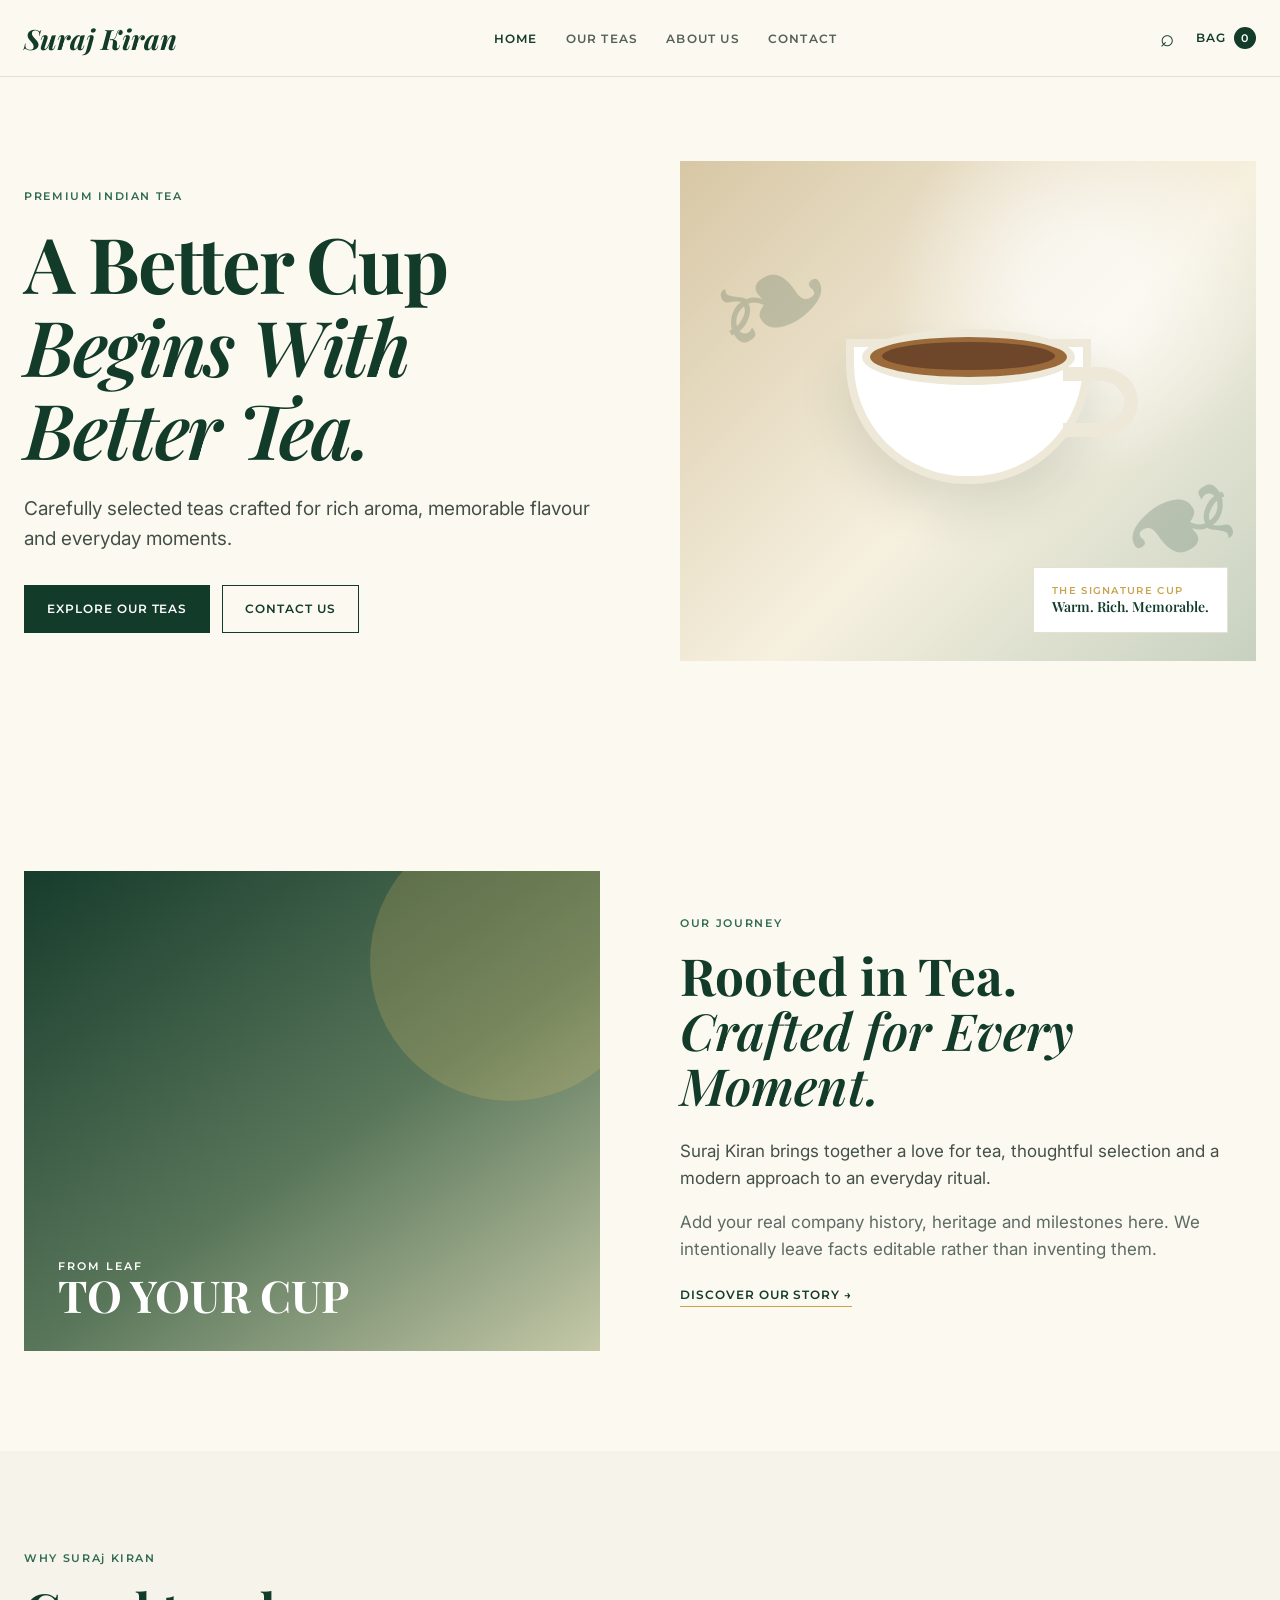
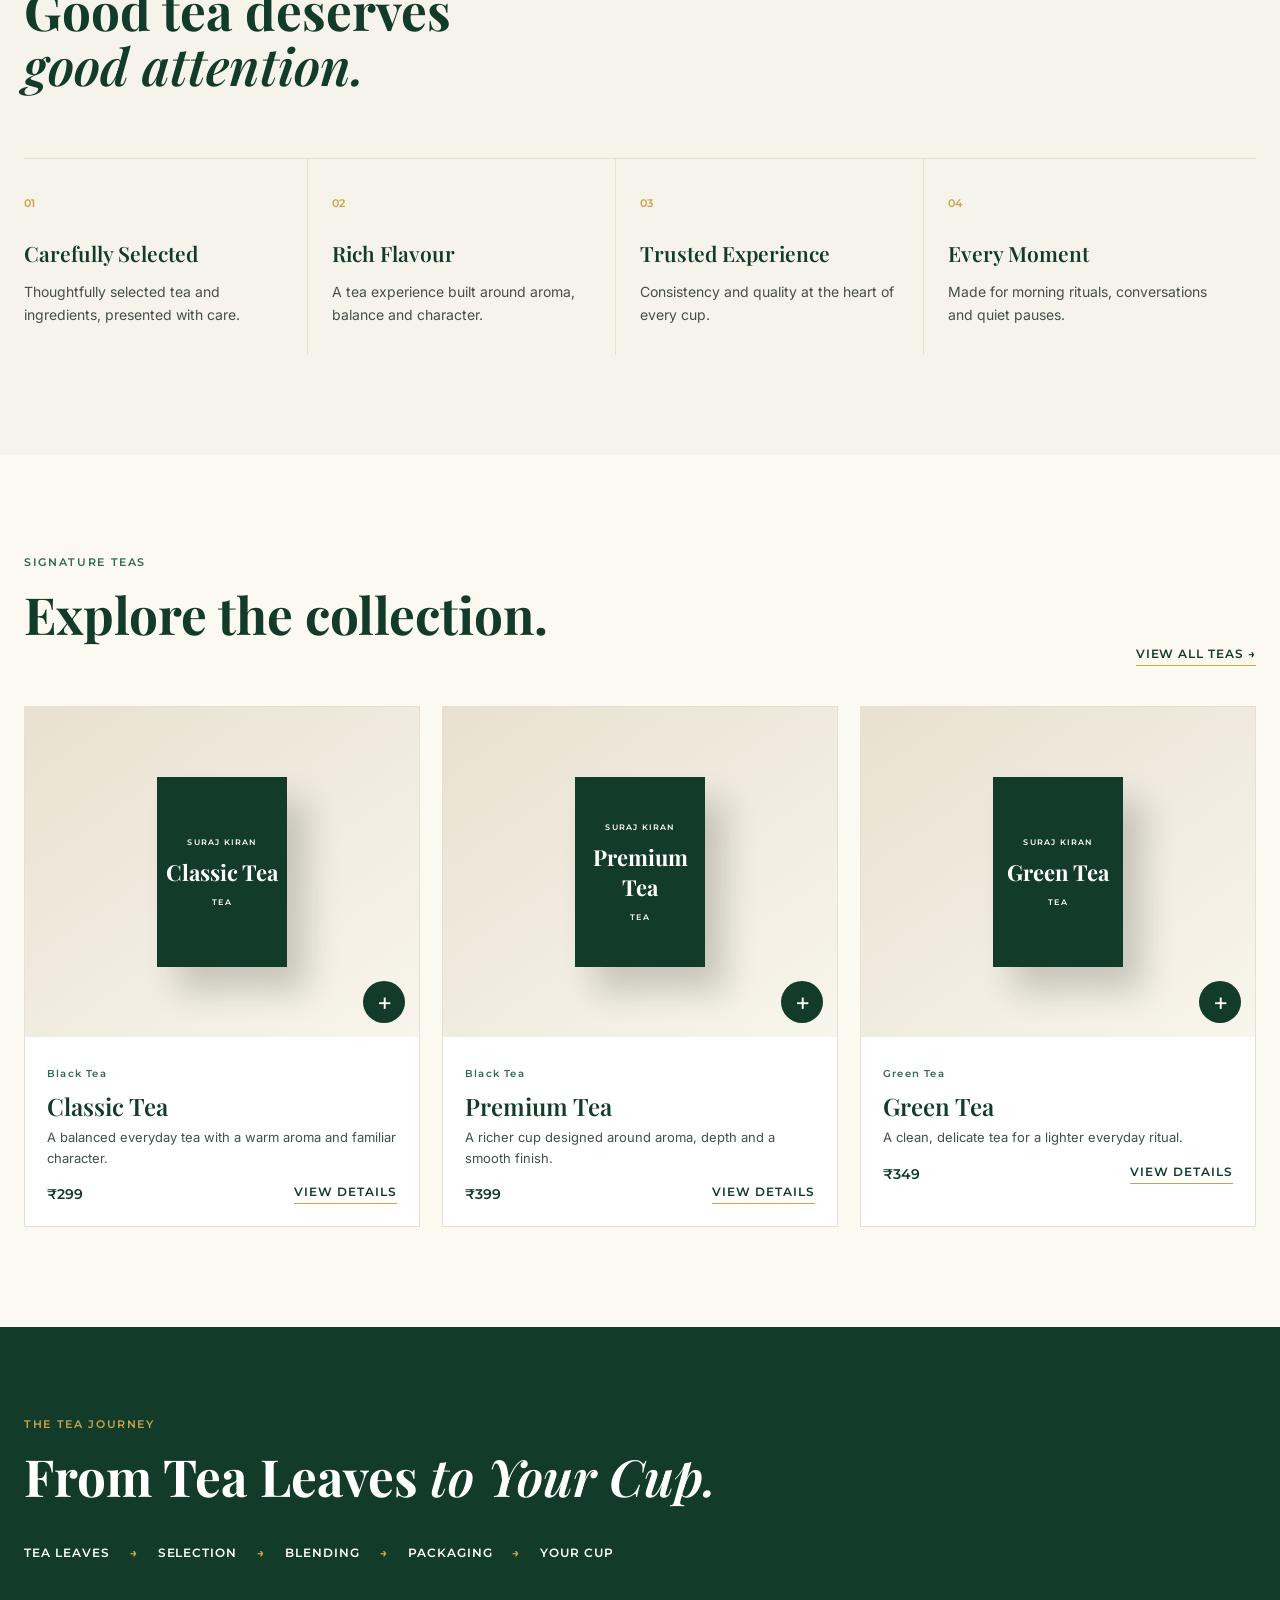
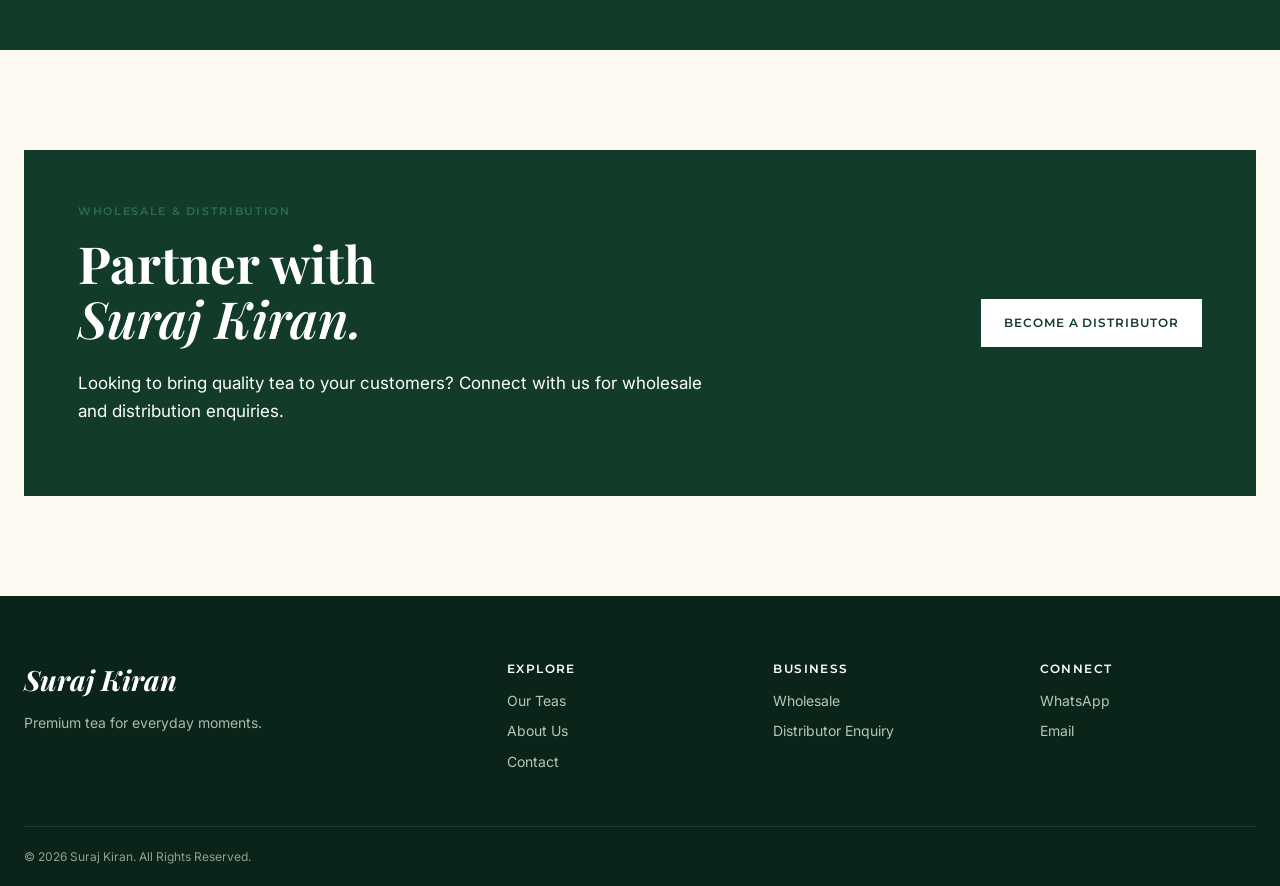
==== index.html @ cffc563f "Add files via upload" ====
<!doctype html>
<html lang="en">
<head>
  <meta charset="utf-8">
  <meta name="viewport" content="width=device-width,initial-scale=1">
  <meta name="description" content="Suraj Kiran — premium Indian tea crafted for rich aroma and memorable flavour.">
  <title>Suraj Kiran | Premium Indian Tea</title>
  <link rel="preconnect" href="https://fonts.googleapis.com">
  <link rel="preconnect" href="https://fonts.gstatic.com" crossorigin>
  <link href="https://fonts.googleapis.com/css2?family=Inter:wght@400;500;600&family=Montserrat:wght@500;600;700&family=Playfair+Display:ital,wght@0,600;0,700;1,700&display=swap" rel="stylesheet">
  <link rel="stylesheet" href="styles.css">
</head>
<body data-page="home">
<header class="site-header">
  <div class="container nav">
    <button class="icon-btn mobile-only" id="menuBtn" aria-label="Open menu">☰</button>
    <a class="brand" href="index.html">Suraj Kiran</a>
    <nav id="mainNav">
      <a class="active" href="index.html">Home</a>
      <a href="products.html">Our Teas</a>
      <a href="about.html">About Us</a>
      <a href="contact.html">Contact</a>
    </nav>
    <div class="nav-actions">
      <button class="icon-btn" id="searchBtn" aria-label="Search">⌕</button>
      <a class="cart-link" href="cart.html" aria-label="Shopping bag">Bag <span id="cartCount">0</span></a>
    </div>
  </div>
</header>

<main>
<section class="hero">
  <div class="container hero-grid">
    <div class="hero-copy">
      <span class="eyebrow">PREMIUM INDIAN TEA</span>
      <h1>A Better Cup<br><em>Begins With Better Tea.</em></h1>
      <p>Carefully selected teas crafted for rich aroma, memorable flavour and everyday moments.</p>
      <div class="actions"><a class="btn btn-primary" href="products.html">Explore Our Teas</a><a class="btn btn-ghost" href="contact.html">Contact Us</a></div>
    </div>
    <div class="hero-art">
      <div class="leaf leaf-a">❧</div><div class="leaf leaf-b">❧</div>
      <div class="tea-cup"><div class="cup-tea"></div><div class="cup-handle"></div></div>
      <div class="hero-card"><span>THE SIGNATURE CUP</span><strong>Warm. Rich. Memorable.</strong></div>
    </div>
  </div>
</section>

<section class="section story">
  <div class="container split">
    <div class="art-panel plantation"><span>FROM LEAF</span><strong>TO YOUR CUP</strong></div>
    <div>
      <span class="eyebrow">OUR JOURNEY</span>
      <h2>Rooted in Tea.<br><em>Crafted for Every Moment.</em></h2>
      <p>Suraj Kiran brings together a love for tea, thoughtful selection and a modern approach to an everyday ritual.</p>
      <p class="muted">Add your real company history, heritage and milestones here. We intentionally leave facts editable rather than inventing them.</p>
      <a class="text-link" href="about.html">Discover our story →</a>
    </div>
  </div>
</section>

<section class="section cream">
  <div class="container">
    <div class="section-head"><div><span class="eyebrow">WHY SURAj KIRAN</span><h2>Good tea deserves<br><em>good attention.</em></h2></div></div>
    <div class="feature-grid">
      <article><span class="feature-no">01</span><h3>Carefully Selected</h3><p>Thoughtfully selected tea and ingredients, presented with care.</p></article>
      <article><span class="feature-no">02</span><h3>Rich Flavour</h3><p>A tea experience built around aroma, balance and character.</p></article>
      <article><span class="feature-no">03</span><h3>Trusted Experience</h3><p>Consistency and quality at the heart of every cup.</p></article>
      <article><span class="feature-no">04</span><h3>Every Moment</h3><p>Made for morning rituals, conversations and quiet pauses.</p></article>
    </div>
  </div>
</section>

<section class="section">
  <div class="container">
    <div class="section-head"><div><span class="eyebrow">SIGNATURE TEAS</span><h2>Explore the collection.</h2></div><a class="text-link" href="products.html">View all teas →</a></div>
    <div class="product-grid" id="featuredProducts"></div>
  </div>
</section>

<section class="journey">
  <div class="container">
    <span class="eyebrow gold">THE TEA JOURNEY</span>
    <h2>From Tea Leaves <em>to Your Cup.</em></h2>
    <div class="steps"><span>Tea Leaves</span><b>→</b><span>Selection</span><b>→</b><span>Blending</span><b>→</b><span>Packaging</span><b>→</b><span>Your Cup</span></div>
  </div>
</section>

<section class="section">
  <div class="container distributor">
    <div><span class="eyebrow">WHOLESALE & DISTRIBUTION</span><h2>Partner with<br><em>Suraj Kiran.</em></h2><p>Looking to bring quality tea to your customers? Connect with us for wholesale and distribution enquiries.</p></div>
    <a class="btn btn-light" href="contact.html">Become a Distributor</a>
  </div>
</section>
</main>

<footer class="footer"><div class="container footer-grid"><div><a class="brand brand-light" href="index.html">Suraj Kiran</a><p>Premium tea for everyday moments.</p></div><div><h4>Explore</h4><a href="products.html">Our Teas</a><a href="about.html">About Us</a><a href="contact.html">Contact</a></div><div><h4>Business</h4><a href="contact.html">Wholesale</a><a href="contact.html">Distributor Enquiry</a></div><div><h4>Connect</h4><a href="contact.html">WhatsApp</a><a href="contact.html">Email</a></div></div><div class="container footer-bottom">© 2026 Suraj Kiran. All Rights Reserved.</div></footer>
<script src="app.js"></script>
</body>
</html>
---- styles.css ----
:root{--green:#123b2a;--green2:#2f6b4f;--cream:#fcf9f0;--gold:#c8a44d;--ink:#1c2420;--muted:#5c6b63;--line:#e5e0d1;--white:#fff;--max:1280px}
*{box-sizing:border-box}html{scroll-behavior:smooth}body{margin:0;background:var(--cream);color:var(--ink);font-family:Inter,system-ui,sans-serif;line-height:1.6}a{color:inherit;text-decoration:none}button,input,textarea,select{font:inherit}button{cursor:pointer}.container{width:min(var(--max),calc(100% - 48px));margin:auto}.site-header{position:sticky;top:0;z-index:20;background:rgba(252,249,240,.94);backdrop-filter:blur(12px);border-bottom:1px solid var(--line)}.nav{height:76px;display:flex;align-items:center;gap:36px}.brand{font:italic 700 28px "Playfair Display",serif;color:var(--green);white-space:nowrap}.brand-light{color:#fff}.nav nav{display:flex;gap:28px;margin:auto}.nav nav a{font:600 12px Montserrat,sans-serif;letter-spacing:.1em;text-transform:uppercase;color:#536159}.nav nav a.active,.nav nav a:hover{color:var(--green)}.nav-actions{display:flex;align-items:center;gap:16px}.icon-btn{border:0;background:transparent;color:var(--green);font-size:24px}.cart-link{font:600 12px Montserrat,sans-serif;letter-spacing:.08em;text-transform:uppercase;color:var(--green)}.cart-link span{display:inline-grid;place-items:center;background:var(--green);color:#fff;border-radius:50%;min-width:22px;height:22px;margin-left:4px;font-size:11px}.mobile-only{display:none}.hero{padding:84px 0 110px;background:var(--cream)}.hero-grid{display:grid;grid-template-columns:1fr 1fr;align-items:center;gap:80px}.eyebrow{display:block;font:600 11px Montserrat,sans-serif;letter-spacing:.15em;color:var(--green2);margin-bottom:18px}.gold{color:var(--gold)}h1,h2{font-family:"Playfair Display",serif;line-height:1.08;color:var(--green);margin:0 0 24px}h1{font-size:clamp(46px,6vw,82px);letter-spacing:-.03em}h2{font-size:clamp(34px,4vw,54px)}h1 em,h2 em{font-weight:600}p{font-size:17px;color:#435048;max-width:650px}.hero-copy p{font-size:19px}.actions{display:flex;gap:12px;flex-wrap:wrap;margin-top:30px}.btn{display:inline-flex;justify-content:center;align-items:center;border:1px solid transparent;padding:14px 22px;min-height:48px;font:600 12px Montserrat,sans-serif;letter-spacing:.08em;text-transform:uppercase}.btn-primary{background:var(--green);color:#fff}.btn-primary:hover{background:#0b2d20}.btn-ghost{border-color:var(--green);color:var(--green)}.btn-light{background:#fff;color:var(--green)}.full{width:100%}.hero-art{min-height:500px;position:relative;background:#e9e2d1;overflow:hidden;display:grid;place-items:center}.hero-art:before{content:"";position:absolute;inset:0;background:radial-gradient(circle at 70% 25%,#fff9 0 10%,transparent 35%),linear-gradient(135deg,#d7c7a5,#f6f0df 55%,#c7d1c0)}.tea-cup{position:relative;width:245px;height:145px;background:#fff;border-radius:0 0 120px 120px;border:8px solid #eee8d9;box-shadow:0 25px 50px #233b2a22;z-index:2}.tea-cup:before{content:"";position:absolute;left:8px;right:8px;top:-18px;height:40px;border-radius:50%;background:#9b6a3a;border:8px solid #eee8d9}.cup-tea{position:absolute;left:28px;right:28px;top:-5px;height:28px;border-radius:50%;background:#6e4629;z-index:3}.cup-handle{position:absolute;right:-55px;top:20px;width:75px;height:70px;border:14px solid #eee8d9;border-left:0;border-radius:0 50% 50% 0}.leaf{position:absolute;color:var(--green);font-size:150px;opacity:.18;z-index:1}.leaf-a{left:5%;top:4%;transform:rotate(-25deg)}.leaf-b{right:2%;bottom:3%;transform:rotate(155deg)}.hero-card{position:absolute;right:28px;bottom:28px;background:#fff;padding:16px 18px;z-index:4;border:1px solid var(--line);display:flex;flex-direction:column}.hero-card span{font:600 10px Montserrat;letter-spacing:.13em;color:var(--gold)}.hero-card strong{font:600 14px "Playfair Display";color:var(--green)}.section{padding:100px 0}.cream{background:#f6f3ea}.split{display:grid;grid-template-columns:1fr 1fr;gap:80px;align-items:center}.art-panel{min-height:480px;background:linear-gradient(145deg,#173c2c,#59765a 55%,#c5c9a8);color:#fff;display:flex;flex-direction:column;justify-content:end;padding:34px;position:relative;overflow:hidden}.art-panel:before{content:"";position:absolute;width:280px;height:280px;border-radius:50%;background:#e8c26733;right:-50px;top:-50px}.art-panel span,.art-panel strong{position:relative}.art-panel span{font:600 11px Montserrat;letter-spacing:.18em}.art-panel strong{font:700 44px "Playfair Display";line-height:1}.section-head{display:flex;justify-content:space-between;align-items:end;margin-bottom:40px}.text-link{font:600 12px Montserrat;color:var(--green);letter-spacing:.08em;text-transform:uppercase;border-bottom:1px solid var(--gold);padding-bottom:4px}.feature-grid{display:grid;grid-template-columns:repeat(4,1fr);border-top:1px solid var(--line)}.feature-grid article{padding:30px 24px 15px 0;border-right:1px solid var(--line);margin-right:24px}.feature-grid article:last-child{border:0}.feature-no{color:var(--gold);font:600 11px Montserrat}.feature-grid h3{font:600 21px "Playfair Display";color:var(--green);margin:25px 0 10px}.feature-grid p{font-size:14px}.product-grid{display:grid;grid-template-columns:repeat(3,1fr);gap:22px}.product-card{background:#fff;border:1px solid var(--line);position:relative}.product-media{height:330px;background:linear-gradient(145deg,#e8e1d1,#f8f5ec);display:grid;place-items:center;position:relative;overflow:hidden}.product-media img{width:100%;height:100%;object-fit:cover}.product-pack{width:130px;height:190px;background:var(--green);color:#fff;display:flex;flex-direction:column;justify-content:center;align-items:center;text-align:center;box-shadow:20px 24px 30px #1c242033}.product-pack small{font:600 8px Montserrat;letter-spacing:.15em}.product-pack strong{font:700 22px "Playfair Display";margin:10px 0}.quick-add{position:absolute;right:14px;bottom:14px;width:42px;height:42px;border-radius:50%;border:0;background:var(--green);color:#fff;font-size:24px}.product-body{padding:22px}.product-cat{font:600 10px Montserrat;letter-spacing:.12em;color:var(--green2)}.product-name{font:600 24px "Playfair Display";color:var(--green);margin:5px 0}.product-desc{font-size:13px;margin:0 0 16px}.product-meta{display:flex;justify-content:space-between;align-items:center}.price{font:600 14px Montserrat;color:var(--green)}.journey{background:var(--green);color:#fff;padding:90px 0}.journey h2{color:#fff}.steps{display:flex;gap:20px;align-items:center;flex-wrap:wrap;margin-top:40px;font:600 12px Montserrat;letter-spacing:.08em;text-transform:uppercase}.steps b{color:var(--gold)}.distributor{background:var(--green);color:#fff;padding:54px;display:flex;justify-content:space-between;align-items:center;gap:40px}.distributor h2,.distributor p{color:#fff}.footer{background:#0b2419;color:#dce7df;padding:65px 0 20px}.footer-grid{display:grid;grid-template-columns:2fr 1fr 1fr 1fr;gap:50px}.footer h4{color:#fff;margin:0 0 14px;font:600 12px Montserrat;letter-spacing:.12em;text-transform:uppercase}.footer-grid a:not(.brand){display:block;color:#b7c6bd;margin:8px 0;font-size:14px}.footer-grid p{color:#aab9b1;font-size:14px}.footer-bottom{border-top:1px solid #ffffff1a;margin-top:45px;padding-top:20px;color:#8fa097;font-size:12px}.page-hero{padding:90px 0 80px;background:#f1eee5}.page-hero.compact{padding-bottom:50px}.catalog-tools{display:flex;gap:15px;align-items:center;justify-content:space-between;margin-bottom:35px;flex-wrap:wrap}.catalog-tools input{flex:1;min-width:230px;padding:15px 18px;border:1px solid var(--line);background:#fff;outline:none}.filters{display:flex;gap:8px;flex-wrap:wrap}.filter{border:1px solid var(--line);background:transparent;padding:11px 14px;font:600 10px Montserrat;letter-spacing:.08em;text-transform:uppercase;color:var(--green)}.filter.active{background:var(--green);color:#fff}.product-detail{min-height:70vh}.detail-grid{display:grid;grid-template-columns:1fr 1fr;gap:80px;align-items:start}.detail-image{min-height:580px;background:#f1eee5;display:grid;place-items:center}.detail-copy h1{font-size:60px}.detail-copy .price{font-size:20px}.quantity{display:flex;align-items:center;gap:15px;margin:25px 0}.quantity button{width:40px;height:40px;border:1px solid var(--line);background:#fff}.quantity input{width:55px;text-align:center;border:1px solid var(--line);height:40px}.cart-layout{display:grid;grid-template-columns:1.6fr .8fr;gap:35px}.cart-item{background:#fff;border:1px solid var(--line);padding:18px;display:grid;grid-template-columns:90px 1fr auto;gap:18px;align-items:center;margin-bottom:12px}.thumb{width:90px;height:100px;background:#e9e2d1;display:grid;place-items:center}.thumb .product-pack{transform:scale(.45)}.summary{background:#fff;border:1px solid var(--line);padding:28px;height:max-content;position:sticky;top:100px}.sum-row{display:flex;justify-content:space-between;padding:12px 0;font-size:14px}.sum-row.total{font-size:18px}.summary hr{border:0;border-top:1px solid var(--line)}.small{font-size:12px}.contact-grid{display:grid;grid-template-columns:1fr 1fr;gap:70px}.contact-list>div{display:flex;flex-direction:column;border-top:1px solid var(--line);padding:16px 0}.contact-list strong{font:600 10px Montserrat;letter-spacing:.12em;text-transform:uppercase;color:var(--green)}.form-card{background:#fff;border:1px solid var(--line);padding:28px}.form-card label{display:block;font:600 10px Montserrat;letter-spacing:.1em;text-transform:uppercase;color:var(--green);margin-bottom:16px}.form-card input,.form-card textarea,.form-card select{width:100%;border:1px solid var(--line);padding:13px;margin-top:7px;background:#fcfbf7;outline:none}.admin-body{background:#f1eee5}.admin-shell{min-height:100vh;display:grid;grid-template-columns:230px 1fr}.admin-side{background:var(--green);color:#fff;padding:30px 22px;display:flex;flex-direction:column;gap:8px}.admin-side .brand{color:#fff;margin-bottom:20px}.admin-side button,.admin-side>a{border:0;background:transparent;color:#cfe0d6;text-align:left;padding:12px;font-size:14px}.admin-side .side-active{background:#ffffff14;color:#fff}.admin-main{padding:45px}.admin-top{display:flex;justify-content:space-between;align-items:end;margin-bottom:25px}.admin-top h1{font-size:52px}.admin-note{background:#fff8dc;border:1px solid #e8c267;padding:16px;margin-bottom:25px;display:flex;gap:12px;flex-direction:column}.admin-grid{display:grid;grid-template-columns:1.4fr .8fr;gap:25px}.panel{background:#fff;border:1px solid var(--line);padding:25px}.panel h2{font-size:28px}.admin-row{display:flex;justify-content:space-between;align-items:center;border-top:1px solid var(--line);padding:16px 0;gap:15px}.admin-row-info{display:flex;gap:12px;align-items:center}.admin-row .mini{width:50px;height:60px;background:#e9e2d1;display:grid;place-items:center}.admin-actions{display:flex;gap:6px}.admin-actions button{border:1px solid var(--line);background:#fff;padding:8px 10px;font-size:12px}.muted{color:var(--muted)}@media(max-width:900px){.nav{height:68px;justify-content:space-between}.mobile-only{display:block}.nav nav{display:none}.nav nav.open{position:absolute;top:68px;left:0;right:0;background:var(--cream);display:flex;flex-direction:column;padding:20px 24px;border-bottom:1px solid var(--line);gap:14px}.hero{padding:55px 0 70px}.hero-grid,.split,.detail-grid,.cart-layout,.contact-grid,.admin-grid{grid-template-columns:1fr;gap:35px}.hero-art{min-height:390px}.feature-grid{grid-template-columns:1fr 1fr}.product-grid{grid-template-columns:1fr 1fr}.footer-grid{grid-template-columns:1fr 1fr}.distributor{padding:35px;flex-direction:column;align-items:flex-start}.admin-shell{grid-template-columns:1fr}.admin-side{display:none}.admin-main{padding:25px}.detail-copy h1{font-size:45px}}@media(max-width:560px){.container{width:min(100% - 32px,var(--max))}.brand{font-size:24px}.nav-actions{gap:8px}.hero-grid{gap:25px}.hero-art{min-height:330px}.hero-card{right:12px;bottom:12px}.section{padding:70px 0}.feature-grid,.product-grid,.footer-grid{grid-template-columns:1fr}.product-media{height:300px}.steps{gap:10px}.distributor{padding:28px 22px}.cart-item{grid-template-columns:62px 1fr}.cart-item>.cart-price{grid-column:2}.thumb{width:62px;height:75px}.admin-top{align-items:flex-start;flex-direction:column}.admin-top h1{font-size:42px}}
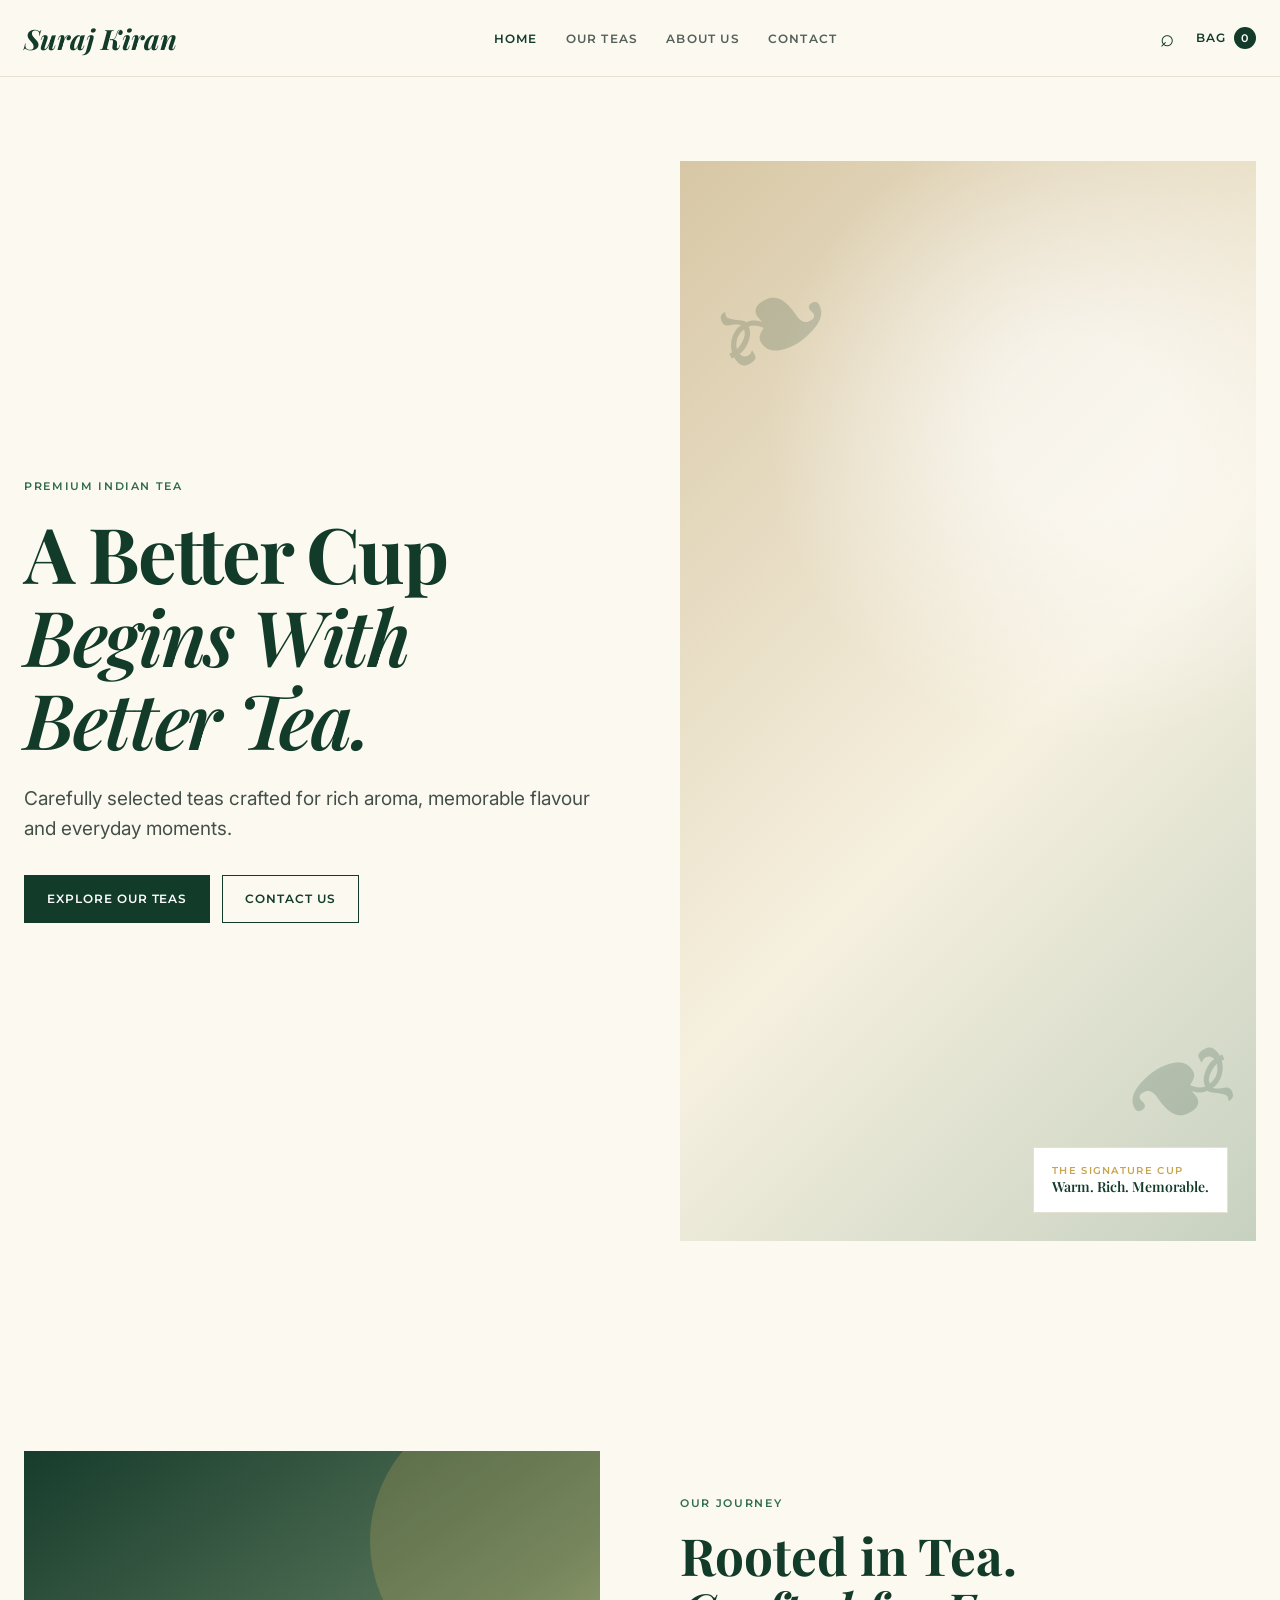
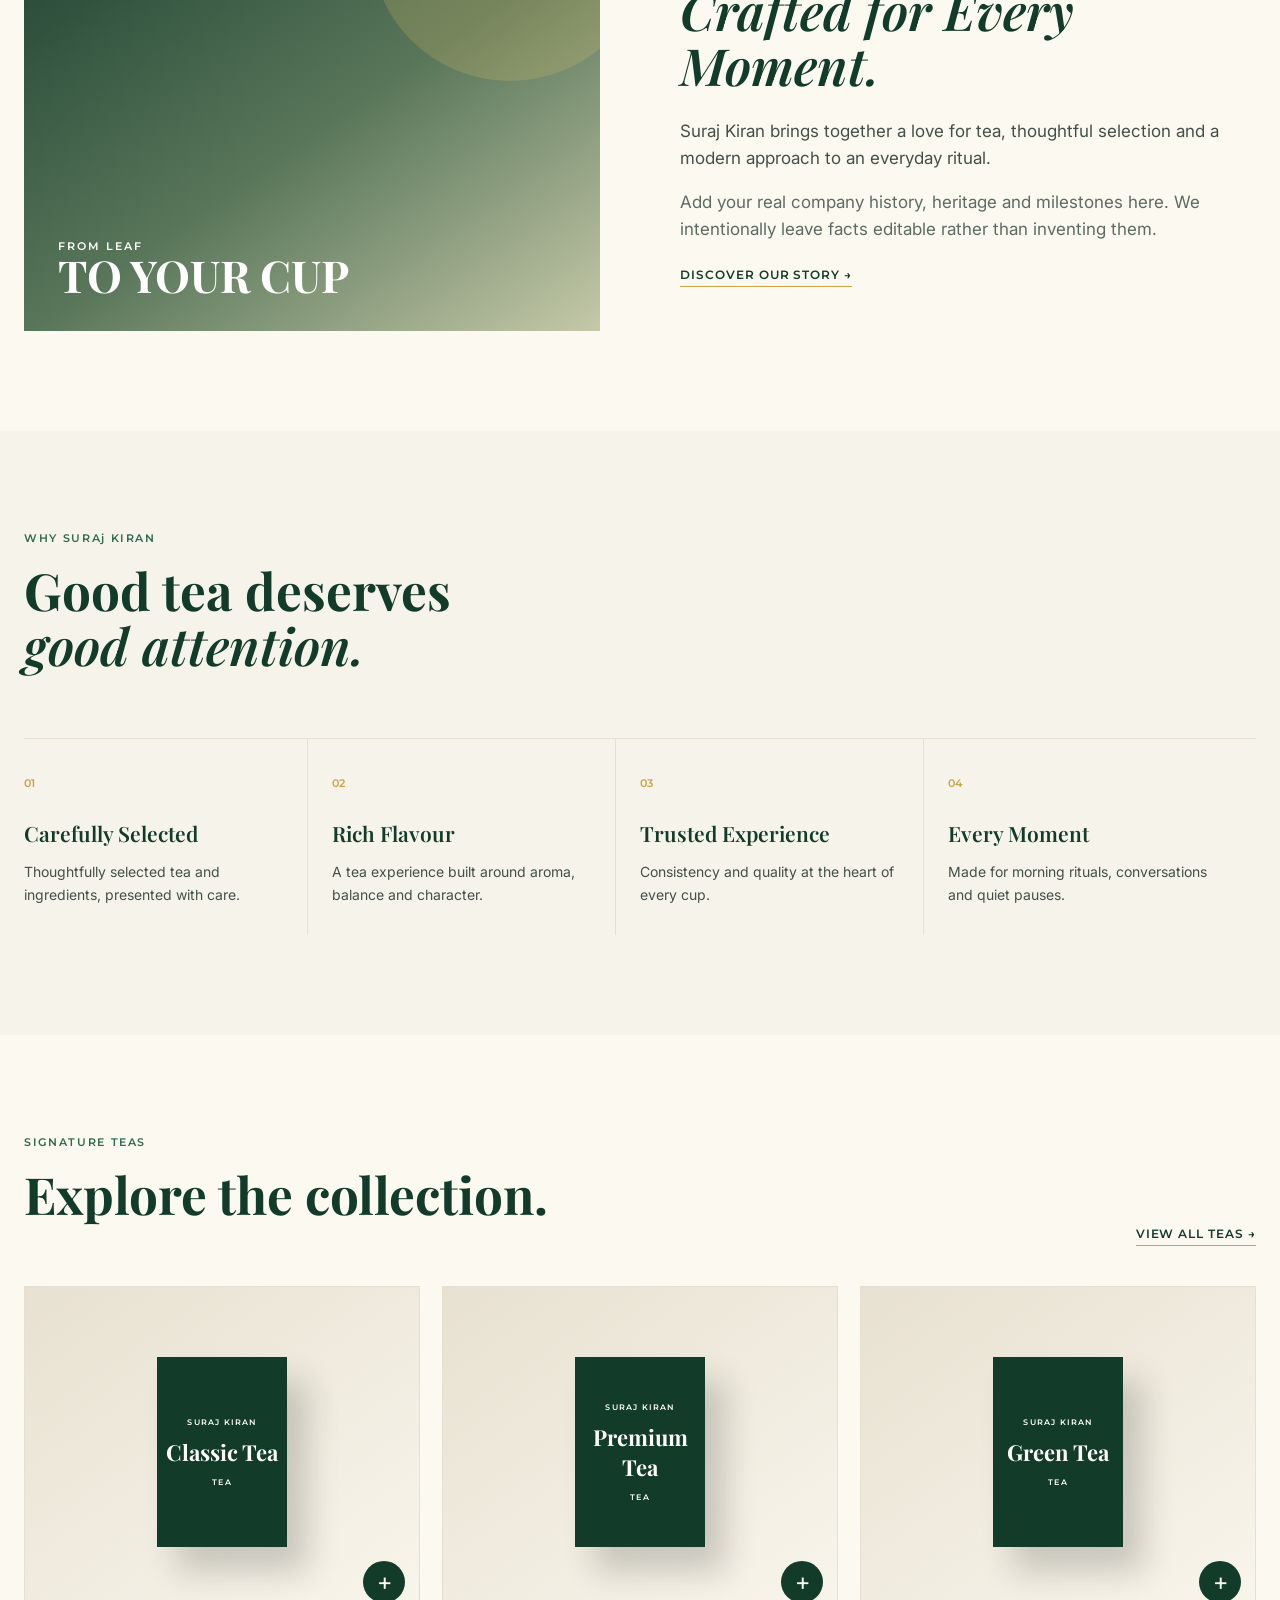
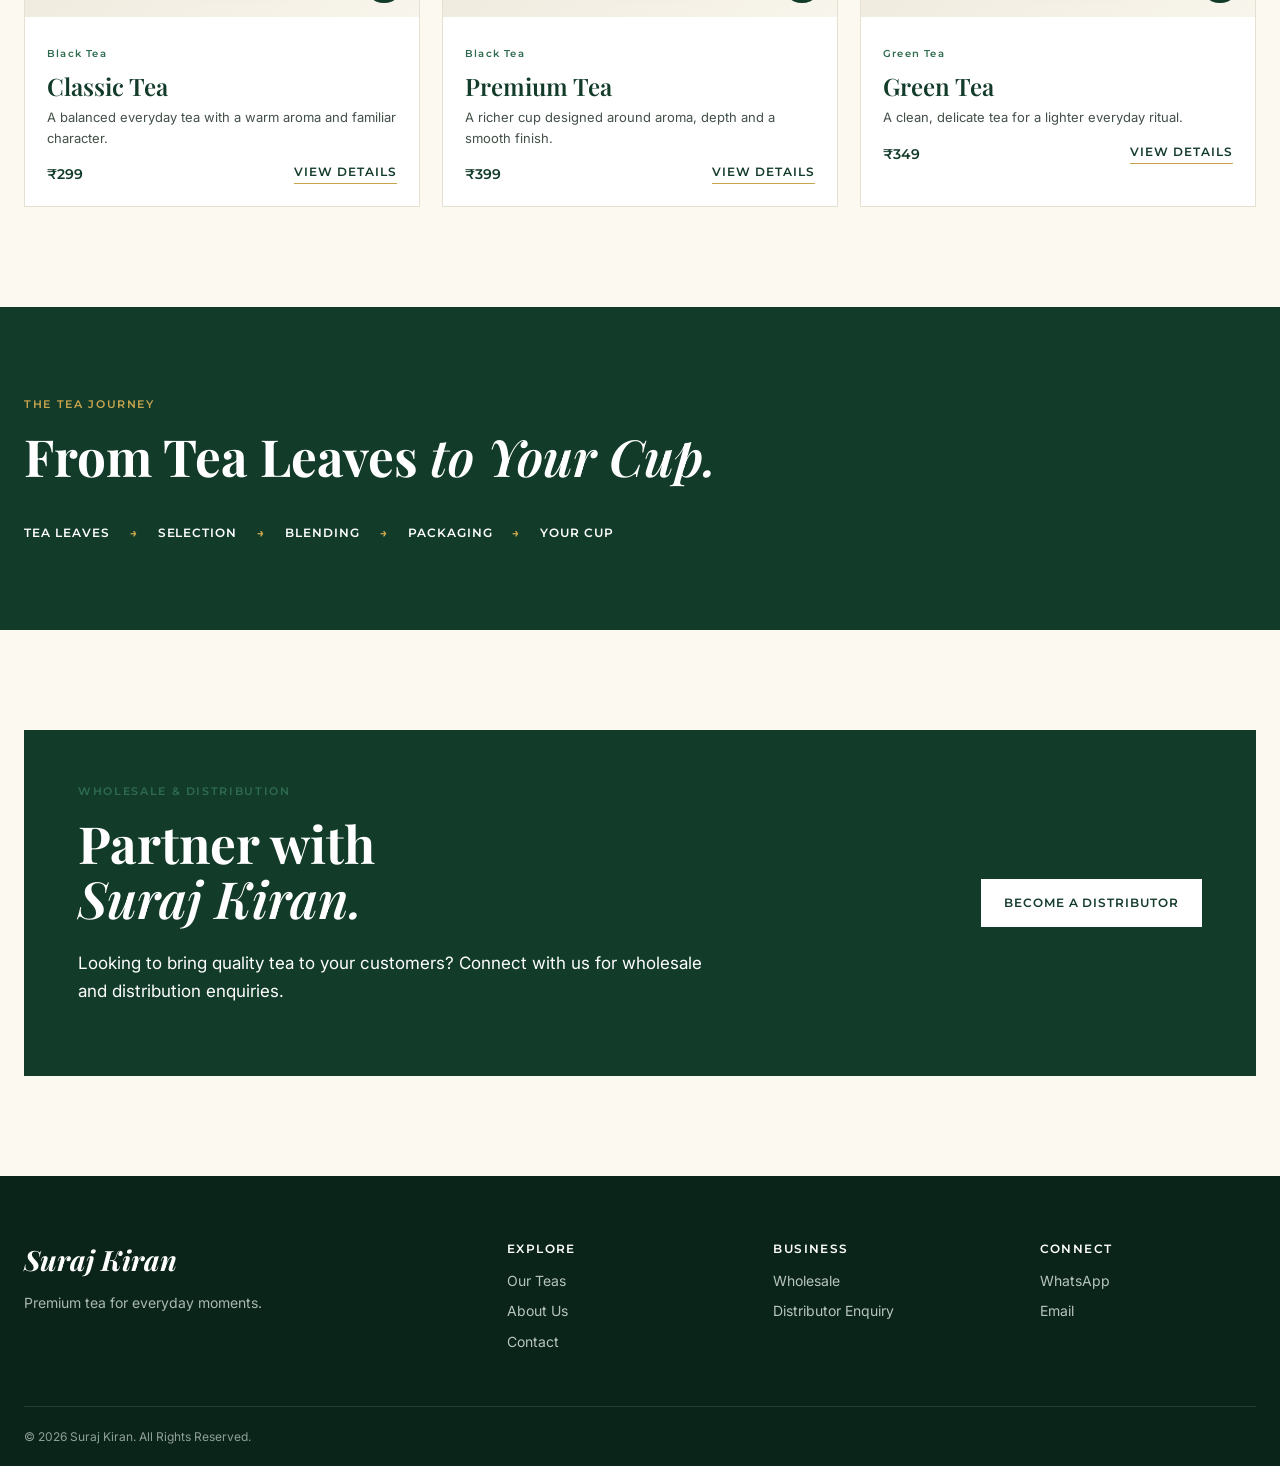
==== commit 942cb751: "Update index.html" ====
--- a/index.html
+++ b/index.html
@@ -39,7 +39,7 @@
     </div>
     <div class="hero-art">
       <div class="leaf leaf-a">❧</div><div class="leaf leaf-b">❧</div>
-      <div class="tea-cup"><div class="cup-tea"></div><div class="cup-handle"></div></div>
+      <img class="hero-cup-image" src="cup with green background.png" alt="Suraj Kiran tea cup">
       <div class="hero-card"><span>THE SIGNATURE CUP</span><strong>Warm. Rich. Memorable.</strong></div>
     </div>
   </div>
@@ -96,4 +96,4 @@
 <footer class="footer"><div class="container footer-grid"><div><a class="brand brand-light" href="index.html">Suraj Kiran</a><p>Premium tea for everyday moments.</p></div><div><h4>Explore</h4><a href="products.html">Our Teas</a><a href="about.html">About Us</a><a href="contact.html">Contact</a></div><div><h4>Business</h4><a href="contact.html">Wholesale</a><a href="contact.html">Distributor Enquiry</a></div><div><h4>Connect</h4><a href="contact.html">WhatsApp</a><a href="contact.html">Email</a></div></div><div class="container footer-bottom">© 2026 Suraj Kiran. All Rights Reserved.</div></footer>
 <script src="app.js"></script>
 </body>
-</html>+</html>
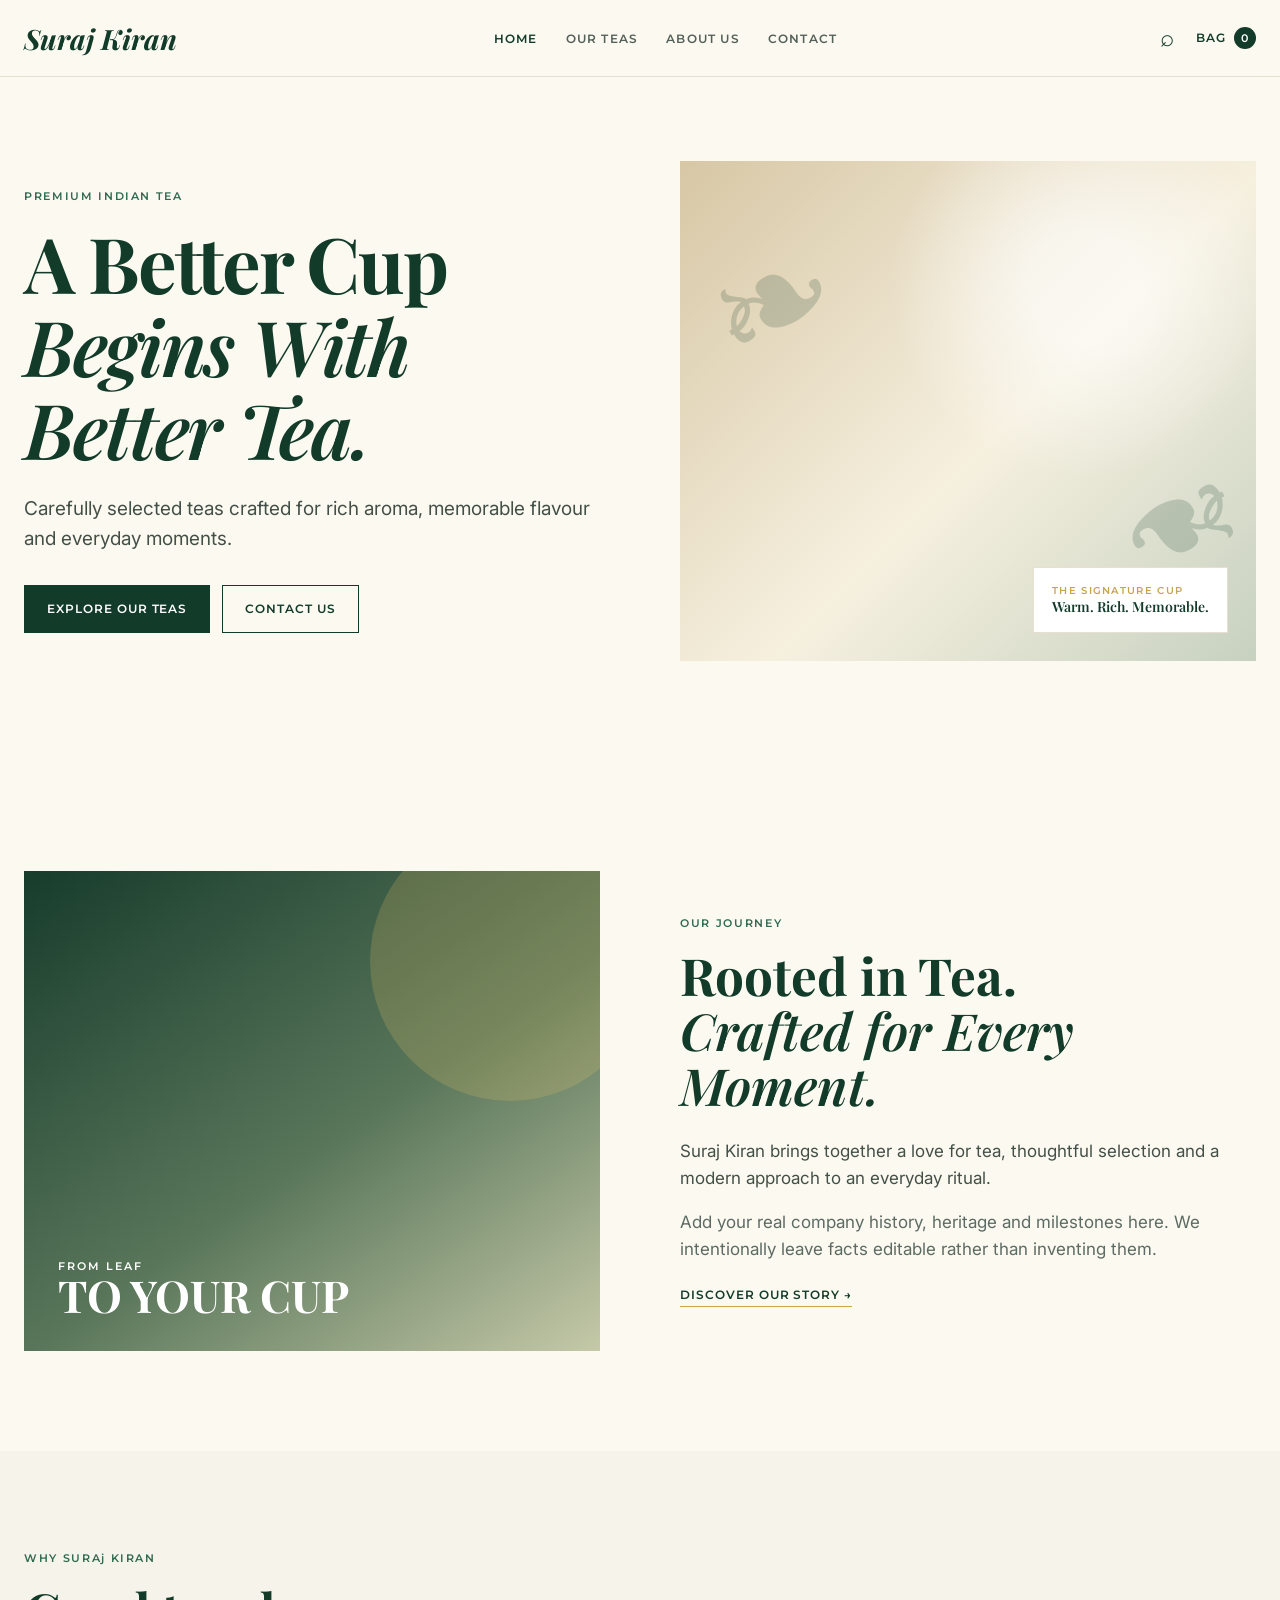
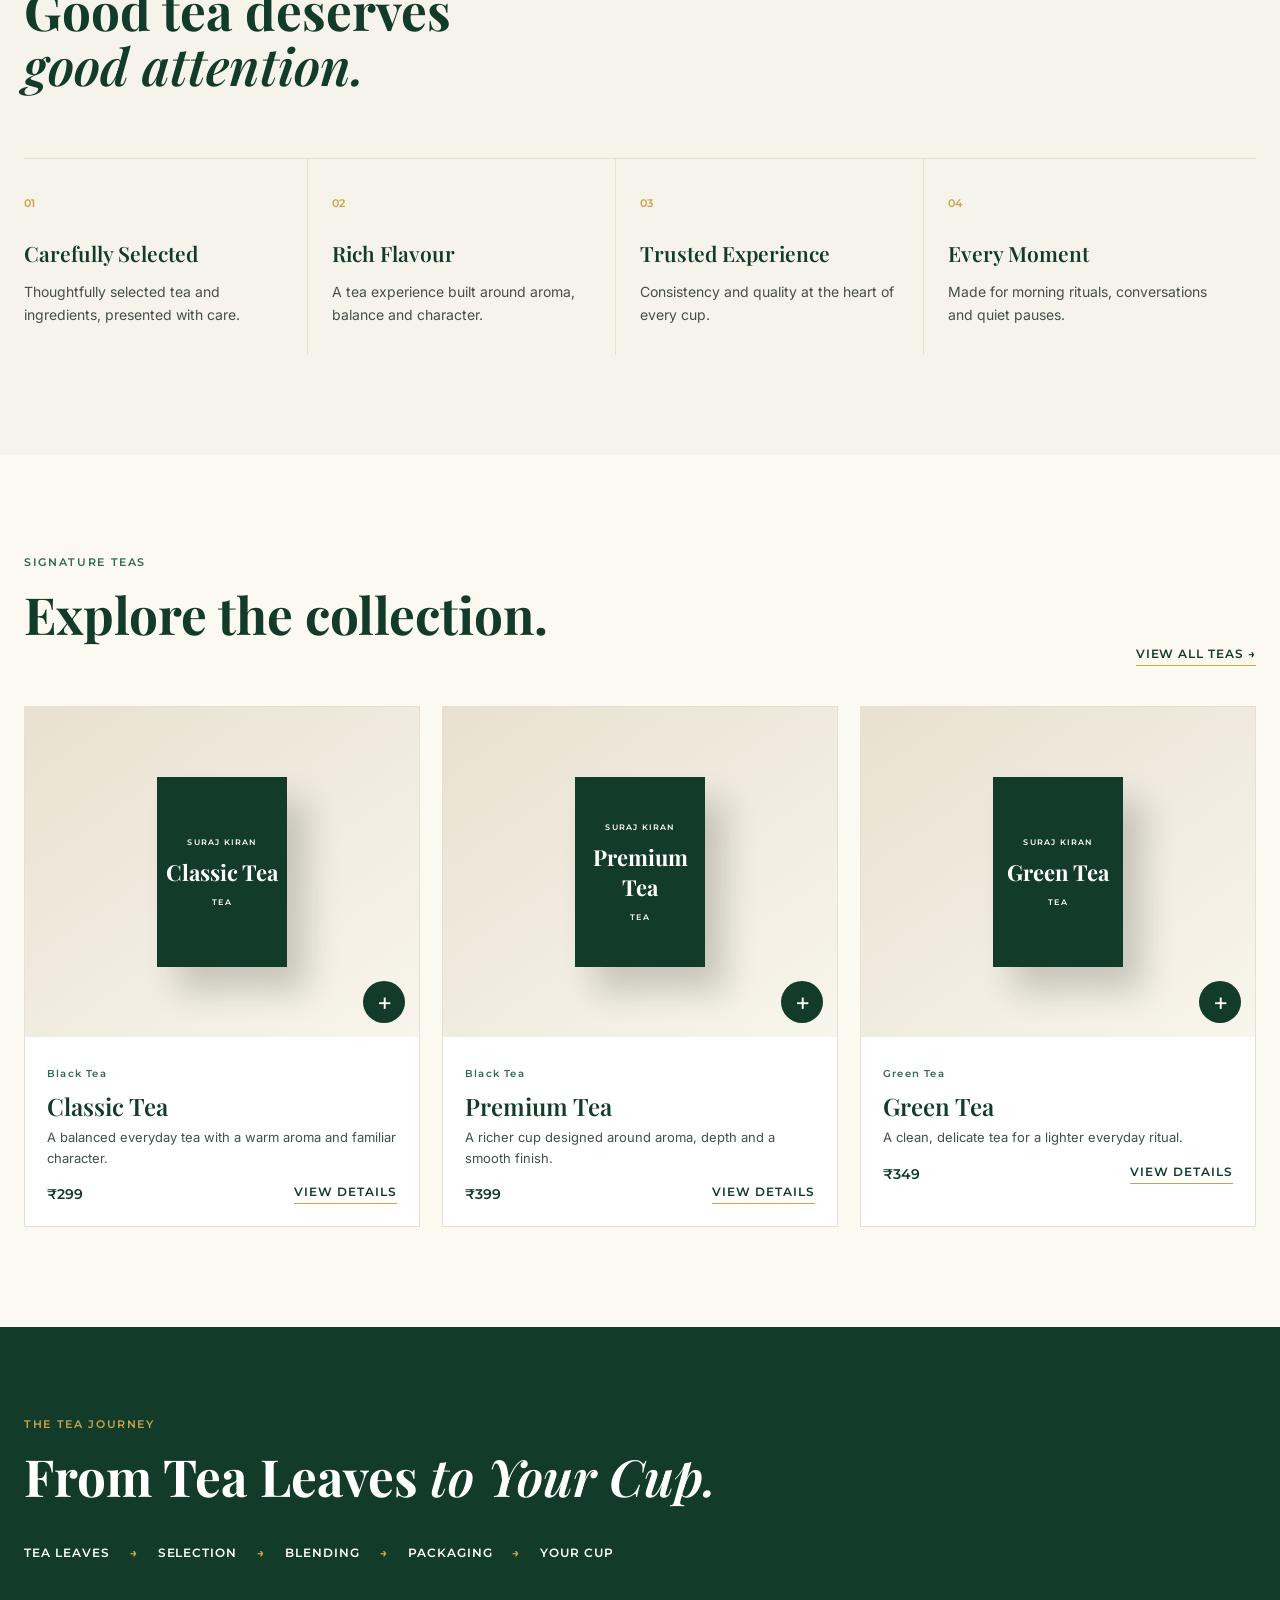
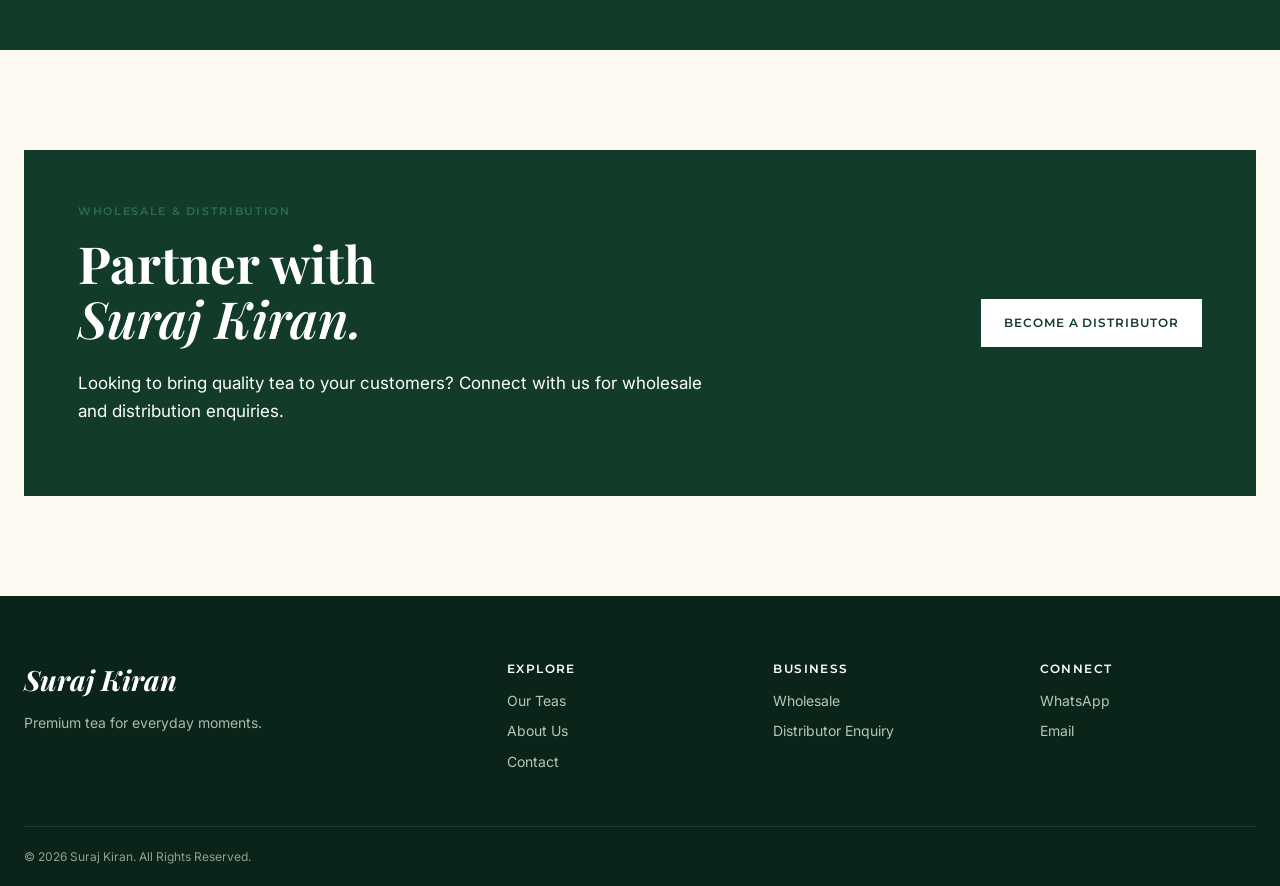
==== commit 0e4a881c: "Update index.html" ====
--- a/index.html
+++ b/index.html
@@ -39,7 +39,7 @@
     </div>
     <div class="hero-art">
       <div class="leaf leaf-a">❧</div><div class="leaf leaf-b">❧</div>
-      <img class="hero-cup-image" src="cup with green background.png" alt="Suraj Kiran tea cup">
+      <img class="hero-cup-image" src="cup with green background.PNG" alt="Suraj Kiran tea cup">
       <div class="hero-card"><span>THE SIGNATURE CUP</span><strong>Warm. Rich. Memorable.</strong></div>
     </div>
   </div>
--- a/styles.css
+++ b/styles.css
@@ -1,2 +1,8 @@
 :root{--green:#123b2a;--green2:#2f6b4f;--cream:#fcf9f0;--gold:#c8a44d;--ink:#1c2420;--muted:#5c6b63;--line:#e5e0d1;--white:#fff;--max:1280px}
-*{box-sizing:border-box}html{scroll-behavior:smooth}body{margin:0;background:var(--cream);color:var(--ink);font-family:Inter,system-ui,sans-serif;line-height:1.6}a{color:inherit;text-decoration:none}button,input,textarea,select{font:inherit}button{cursor:pointer}.container{width:min(var(--max),calc(100% - 48px));margin:auto}.site-header{position:sticky;top:0;z-index:20;background:rgba(252,249,240,.94);backdrop-filter:blur(12px);border-bottom:1px solid var(--line)}.nav{height:76px;display:flex;align-items:center;gap:36px}.brand{font:italic 700 28px "Playfair Display",serif;color:var(--green);white-space:nowrap}.brand-light{color:#fff}.nav nav{display:flex;gap:28px;margin:auto}.nav nav a{font:600 12px Montserrat,sans-serif;letter-spacing:.1em;text-transform:uppercase;color:#536159}.nav nav a.active,.nav nav a:hover{color:var(--green)}.nav-actions{display:flex;align-items:center;gap:16px}.icon-btn{border:0;background:transparent;color:var(--green);font-size:24px}.cart-link{font:600 12px Montserrat,sans-serif;letter-spacing:.08em;text-transform:uppercase;color:var(--green)}.cart-link span{display:inline-grid;place-items:center;background:var(--green);color:#fff;border-radius:50%;min-width:22px;height:22px;margin-left:4px;font-size:11px}.mobile-only{display:none}.hero{padding:84px 0 110px;background:var(--cream)}.hero-grid{display:grid;grid-template-columns:1fr 1fr;align-items:center;gap:80px}.eyebrow{display:block;font:600 11px Montserrat,sans-serif;letter-spacing:.15em;color:var(--green2);margin-bottom:18px}.gold{color:var(--gold)}h1,h2{font-family:"Playfair Display",serif;line-height:1.08;color:var(--green);margin:0 0 24px}h1{font-size:clamp(46px,6vw,82px);letter-spacing:-.03em}h2{font-size:clamp(34px,4vw,54px)}h1 em,h2 em{font-weight:600}p{font-size:17px;color:#435048;max-width:650px}.hero-copy p{font-size:19px}.actions{display:flex;gap:12px;flex-wrap:wrap;margin-top:30px}.btn{display:inline-flex;justify-content:center;align-items:center;border:1px solid transparent;padding:14px 22px;min-height:48px;font:600 12px Montserrat,sans-serif;letter-spacing:.08em;text-transform:uppercase}.btn-primary{background:var(--green);color:#fff}.btn-primary:hover{background:#0b2d20}.btn-ghost{border-color:var(--green);color:var(--green)}.btn-light{background:#fff;color:var(--green)}.full{width:100%}.hero-art{min-height:500px;position:relative;background:#e9e2d1;overflow:hidden;display:grid;place-items:center}.hero-art:before{content:"";position:absolute;inset:0;background:radial-gradient(circle at 70% 25%,#fff9 0 10%,transparent 35%),linear-gradient(135deg,#d7c7a5,#f6f0df 55%,#c7d1c0)}.tea-cup{position:relative;width:245px;height:145px;background:#fff;border-radius:0 0 120px 120px;border:8px solid #eee8d9;box-shadow:0 25px 50px #233b2a22;z-index:2}.tea-cup:before{content:"";position:absolute;left:8px;right:8px;top:-18px;height:40px;border-radius:50%;background:#9b6a3a;border:8px solid #eee8d9}.cup-tea{position:absolute;left:28px;right:28px;top:-5px;height:28px;border-radius:50%;background:#6e4629;z-index:3}.cup-handle{position:absolute;right:-55px;top:20px;width:75px;height:70px;border:14px solid #eee8d9;border-left:0;border-radius:0 50% 50% 0}.leaf{position:absolute;color:var(--green);font-size:150px;opacity:.18;z-index:1}.leaf-a{left:5%;top:4%;transform:rotate(-25deg)}.leaf-b{right:2%;bottom:3%;transform:rotate(155deg)}.hero-card{position:absolute;right:28px;bottom:28px;background:#fff;padding:16px 18px;z-index:4;border:1px solid var(--line);display:flex;flex-direction:column}.hero-card span{font:600 10px Montserrat;letter-spacing:.13em;color:var(--gold)}.hero-card strong{font:600 14px "Playfair Display";color:var(--green)}.section{padding:100px 0}.cream{background:#f6f3ea}.split{display:grid;grid-template-columns:1fr 1fr;gap:80px;align-items:center}.art-panel{min-height:480px;background:linear-gradient(145deg,#173c2c,#59765a 55%,#c5c9a8);color:#fff;display:flex;flex-direction:column;justify-content:end;padding:34px;position:relative;overflow:hidden}.art-panel:before{content:"";position:absolute;width:280px;height:280px;border-radius:50%;background:#e8c26733;right:-50px;top:-50px}.art-panel span,.art-panel strong{position:relative}.art-panel span{font:600 11px Montserrat;letter-spacing:.18em}.art-panel strong{font:700 44px "Playfair Display";line-height:1}.section-head{display:flex;justify-content:space-between;align-items:end;margin-bottom:40px}.text-link{font:600 12px Montserrat;color:var(--green);letter-spacing:.08em;text-transform:uppercase;border-bottom:1px solid var(--gold);padding-bottom:4px}.feature-grid{display:grid;grid-template-columns:repeat(4,1fr);border-top:1px solid var(--line)}.feature-grid article{padding:30px 24px 15px 0;border-right:1px solid var(--line);margin-right:24px}.feature-grid article:last-child{border:0}.feature-no{color:var(--gold);font:600 11px Montserrat}.feature-grid h3{font:600 21px "Playfair Display";color:var(--green);margin:25px 0 10px}.feature-grid p{font-size:14px}.product-grid{display:grid;grid-template-columns:repeat(3,1fr);gap:22px}.product-card{background:#fff;border:1px solid var(--line);position:relative}.product-media{height:330px;background:linear-gradient(145deg,#e8e1d1,#f8f5ec);display:grid;place-items:center;position:relative;overflow:hidden}.product-media img{width:100%;height:100%;object-fit:cover}.product-pack{width:130px;height:190px;background:var(--green);color:#fff;display:flex;flex-direction:column;justify-content:center;align-items:center;text-align:center;box-shadow:20px 24px 30px #1c242033}.product-pack small{font:600 8px Montserrat;letter-spacing:.15em}.product-pack strong{font:700 22px "Playfair Display";margin:10px 0}.quick-add{position:absolute;right:14px;bottom:14px;width:42px;height:42px;border-radius:50%;border:0;background:var(--green);color:#fff;font-size:24px}.product-body{padding:22px}.product-cat{font:600 10px Montserrat;letter-spacing:.12em;color:var(--green2)}.product-name{font:600 24px "Playfair Display";color:var(--green);margin:5px 0}.product-desc{font-size:13px;margin:0 0 16px}.product-meta{display:flex;justify-content:space-between;align-items:center}.price{font:600 14px Montserrat;color:var(--green)}.journey{background:var(--green);color:#fff;padding:90px 0}.journey h2{color:#fff}.steps{display:flex;gap:20px;align-items:center;flex-wrap:wrap;margin-top:40px;font:600 12px Montserrat;letter-spacing:.08em;text-transform:uppercase}.steps b{color:var(--gold)}.distributor{background:var(--green);color:#fff;padding:54px;display:flex;justify-content:space-between;align-items:center;gap:40px}.distributor h2,.distributor p{color:#fff}.footer{background:#0b2419;color:#dce7df;padding:65px 0 20px}.footer-grid{display:grid;grid-template-columns:2fr 1fr 1fr 1fr;gap:50px}.footer h4{color:#fff;margin:0 0 14px;font:600 12px Montserrat;letter-spacing:.12em;text-transform:uppercase}.footer-grid a:not(.brand){display:block;color:#b7c6bd;margin:8px 0;font-size:14px}.footer-grid p{color:#aab9b1;font-size:14px}.footer-bottom{border-top:1px solid #ffffff1a;margin-top:45px;padding-top:20px;color:#8fa097;font-size:12px}.page-hero{padding:90px 0 80px;background:#f1eee5}.page-hero.compact{padding-bottom:50px}.catalog-tools{display:flex;gap:15px;align-items:center;justify-content:space-between;margin-bottom:35px;flex-wrap:wrap}.catalog-tools input{flex:1;min-width:230px;padding:15px 18px;border:1px solid var(--line);background:#fff;outline:none}.filters{display:flex;gap:8px;flex-wrap:wrap}.filter{border:1px solid var(--line);background:transparent;padding:11px 14px;font:600 10px Montserrat;letter-spacing:.08em;text-transform:uppercase;color:var(--green)}.filter.active{background:var(--green);color:#fff}.product-detail{min-height:70vh}.detail-grid{display:grid;grid-template-columns:1fr 1fr;gap:80px;align-items:start}.detail-image{min-height:580px;background:#f1eee5;display:grid;place-items:center}.detail-copy h1{font-size:60px}.detail-copy .price{font-size:20px}.quantity{display:flex;align-items:center;gap:15px;margin:25px 0}.quantity button{width:40px;height:40px;border:1px solid var(--line);background:#fff}.quantity input{width:55px;text-align:center;border:1px solid var(--line);height:40px}.cart-layout{display:grid;grid-template-columns:1.6fr .8fr;gap:35px}.cart-item{background:#fff;border:1px solid var(--line);padding:18px;display:grid;grid-template-columns:90px 1fr auto;gap:18px;align-items:center;margin-bottom:12px}.thumb{width:90px;height:100px;background:#e9e2d1;display:grid;place-items:center}.thumb .product-pack{transform:scale(.45)}.summary{background:#fff;border:1px solid var(--line);padding:28px;height:max-content;position:sticky;top:100px}.sum-row{display:flex;justify-content:space-between;padding:12px 0;font-size:14px}.sum-row.total{font-size:18px}.summary hr{border:0;border-top:1px solid var(--line)}.small{font-size:12px}.contact-grid{display:grid;grid-template-columns:1fr 1fr;gap:70px}.contact-list>div{display:flex;flex-direction:column;border-top:1px solid var(--line);padding:16px 0}.contact-list strong{font:600 10px Montserrat;letter-spacing:.12em;text-transform:uppercase;color:var(--green)}.form-card{background:#fff;border:1px solid var(--line);padding:28px}.form-card label{display:block;font:600 10px Montserrat;letter-spacing:.1em;text-transform:uppercase;color:var(--green);margin-bottom:16px}.form-card input,.form-card textarea,.form-card select{width:100%;border:1px solid var(--line);padding:13px;margin-top:7px;background:#fcfbf7;outline:none}.admin-body{background:#f1eee5}.admin-shell{min-height:100vh;display:grid;grid-template-columns:230px 1fr}.admin-side{background:var(--green);color:#fff;padding:30px 22px;display:flex;flex-direction:column;gap:8px}.admin-side .brand{color:#fff;margin-bottom:20px}.admin-side button,.admin-side>a{border:0;background:transparent;color:#cfe0d6;text-align:left;padding:12px;font-size:14px}.admin-side .side-active{background:#ffffff14;color:#fff}.admin-main{padding:45px}.admin-top{display:flex;justify-content:space-between;align-items:end;margin-bottom:25px}.admin-top h1{font-size:52px}.admin-note{background:#fff8dc;border:1px solid #e8c267;padding:16px;margin-bottom:25px;display:flex;gap:12px;flex-direction:column}.admin-grid{display:grid;grid-template-columns:1.4fr .8fr;gap:25px}.panel{background:#fff;border:1px solid var(--line);padding:25px}.panel h2{font-size:28px}.admin-row{display:flex;justify-content:space-between;align-items:center;border-top:1px solid var(--line);padding:16px 0;gap:15px}.admin-row-info{display:flex;gap:12px;align-items:center}.admin-row .mini{width:50px;height:60px;background:#e9e2d1;display:grid;place-items:center}.admin-actions{display:flex;gap:6px}.admin-actions button{border:1px solid var(--line);background:#fff;padding:8px 10px;font-size:12px}.muted{color:var(--muted)}@media(max-width:900px){.nav{height:68px;justify-content:space-between}.mobile-only{display:block}.nav nav{display:none}.nav nav.open{position:absolute;top:68px;left:0;right:0;background:var(--cream);display:flex;flex-direction:column;padding:20px 24px;border-bottom:1px solid var(--line);gap:14px}.hero{padding:55px 0 70px}.hero-grid,.split,.detail-grid,.cart-layout,.contact-grid,.admin-grid{grid-template-columns:1fr;gap:35px}.hero-art{min-height:390px}.feature-grid{grid-template-columns:1fr 1fr}.product-grid{grid-template-columns:1fr 1fr}.footer-grid{grid-template-columns:1fr 1fr}.distributor{padding:35px;flex-direction:column;align-items:flex-start}.admin-shell{grid-template-columns:1fr}.admin-side{display:none}.admin-main{padding:25px}.detail-copy h1{font-size:45px}}@media(max-width:560px){.container{width:min(100% - 32px,var(--max))}.brand{font-size:24px}.nav-actions{gap:8px}.hero-grid{gap:25px}.hero-art{min-height:330px}.hero-card{right:12px;bottom:12px}.section{padding:70px 0}.feature-grid,.product-grid,.footer-grid{grid-template-columns:1fr}.product-media{height:300px}.steps{gap:10px}.distributor{padding:28px 22px}.cart-item{grid-template-columns:62px 1fr}.cart-item>.cart-price{grid-column:2}.thumb{width:62px;height:75px}.admin-top{align-items:flex-start;flex-direction:column}.admin-top h1{font-size:42px}}+*{box-sizing:border-box}html{scroll-behavior:smooth}body{margin:0;background:var(--cream);color:var(--ink);font-family:Inter,system-ui,sans-serif;line-height:1.6}a{color:inherit;text-decoration:none}button,input,textarea,select{font:inherit}button{cursor:pointer}.container{width:min(var(--max),calc(100% - 48px));margin:auto}.site-header{position:sticky;top:0;z-index:20;background:rgba(252,249,240,.94);backdrop-filter:blur(12px);border-bottom:1px solid var(--line)}.nav{height:76px;display:flex;align-items:center;gap:36px}.brand{font:italic 700 28px "Playfair Display",serif;color:var(--green);white-space:nowrap}.brand-light{color:#fff}.nav nav{display:flex;gap:28px;margin:auto}.nav nav a{font:600 12px Montserrat,sans-serif;letter-spacing:.1em;text-transform:uppercase;color:#536159}.nav nav a.active,.nav nav a:hover{color:var(--green)}.nav-actions{display:flex;align-items:center;gap:16px}.icon-btn{border:0;background:transparent;color:var(--green);font-size:24px}.cart-link{font:600 12px Montserrat,sans-serif;letter-spacing:.08em;text-transform:uppercase;color:var(--green)}.cart-link span{display:inline-grid;place-items:center;background:var(--green);color:#fff;border-radius:50%;min-width:22px;height:22px;margin-left:4px;font-size:11px}.mobile-only{display:none}.hero{padding:84px 0 110px;background:var(--cream)}.hero-grid{display:grid;grid-template-columns:1fr 1fr;align-items:center;gap:80px}.eyebrow{display:block;font:600 11px Montserrat,sans-serif;letter-spacing:.15em;color:var(--green2);margin-bottom:18px}.gold{color:var(--gold)}h1,h2{font-family:"Playfair Display",serif;line-height:1.08;color:var(--green);margin:0 0 24px}h1{font-size:clamp(46px,6vw,82px);letter-spacing:-.03em}h2{font-size:clamp(34px,4vw,54px)}h1 em,h2 em{font-weight:600}p{font-size:17px;color:#435048;max-width:650px}.hero-copy p{font-size:19px}.actions{display:flex;gap:12px;flex-wrap:wrap;margin-top:30px}.btn{display:inline-flex;justify-content:center;align-items:center;border:1px solid transparent;padding:14px 22px;min-height:48px;font:600 12px Montserrat,sans-serif;letter-spacing:.08em;text-transform:uppercase}.btn-primary{background:var(--green);color:#fff}.btn-primary:hover{background:#0b2d20}.btn-ghost{border-color:var(--green);color:var(--green)}.btn-light{background:#fff;color:var(--green)}.full{width:100%}.hero-art{min-height:500px;position:relative;background:#e9e2d1;overflow:hidden;display:grid;place-items:center}.hero-art:before{content:"";position:absolute;inset:0;background:radial-gradient(circle at 70% 25%,#fff9 0 10%,transparent 35%),linear-gradient(135deg,#d7c7a5,#f6f0df 55%,#c7d1c0)}.tea-cup{position:relative;width:245px;height:145px;background:#fff;border-radius:0 0 120px 120px;border:8px solid #eee8d9;box-shadow:0 25px 50px #233b2a22;z-index:2}.tea-cup:before{content:"";position:absolute;left:8px;right:8px;top:-18px;height:40px;border-radius:50%;background:#9b6a3a;border:8px solid #eee8d9}.cup-tea{position:absolute;left:28px;right:28px;top:-5px;height:28px;border-radius:50%;background:#6e4629;z-index:3}.cup-handle{position:absolute;right:-55px;top:20px;width:75px;height:70px;border:14px solid #eee8d9;border-left:0;border-radius:0 50% 50% 0}.leaf{position:absolute;color:var(--green);font-size:150px;opacity:.18;z-index:1}.leaf-a{left:5%;top:4%;transform:rotate(-25deg)}.leaf-b{right:2%;bottom:3%;transform:rotate(155deg)}.hero-card{position:absolute;right:28px;bottom:28px;background:#fff;padding:16px 18px;z-index:4;border:1px solid var(--line);display:flex;flex-direction:column}.hero-card span{font:600 10px Montserrat;letter-spacing:.13em;color:var(--gold)}.hero-card strong{font:600 14px "Playfair Display";color:var(--green)}.section{padding:100px 0}.cream{background:#f6f3ea}.split{display:grid;grid-template-columns:1fr 1fr;gap:80px;align-items:center}.art-panel{min-height:480px;background:linear-gradient(145deg,#173c2c,#59765a 55%,#c5c9a8);color:#fff;display:flex;flex-direction:column;justify-content:end;padding:34px;position:relative;overflow:hidden}.art-panel:before{content:"";position:absolute;width:280px;height:280px;border-radius:50%;background:#e8c26733;right:-50px;top:-50px}.art-panel span,.art-panel strong{position:relative}.art-panel span{font:600 11px Montserrat;letter-spacing:.18em}.art-panel strong{font:700 44px "Playfair Display";line-height:1}.section-head{display:flex;justify-content:space-between;align-items:end;margin-bottom:40px}.text-link{font:600 12px Montserrat;color:var(--green);letter-spacing:.08em;text-transform:uppercase;border-bottom:1px solid var(--gold);padding-bottom:4px}.feature-grid{display:grid;grid-template-columns:repeat(4,1fr);border-top:1px solid var(--line)}.feature-grid article{padding:30px 24px 15px 0;border-right:1px solid var(--line);margin-right:24px}.feature-grid article:last-child{border:0}.feature-no{color:var(--gold);font:600 11px Montserrat}.feature-grid h3{font:600 21px "Playfair Display";color:var(--green);margin:25px 0 10px}.feature-grid p{font-size:14px}.product-grid{display:grid;grid-template-columns:repeat(3,1fr);gap:22px}.product-card{background:#fff;border:1px solid var(--line);position:relative}.product-media{height:330px;background:linear-gradient(145deg,#e8e1d1,#f8f5ec);display:grid;place-items:center;position:relative;overflow:hidden}.product-media img{width:100%;height:100%;object-fit:cover}.product-pack{width:130px;height:190px;background:var(--green);color:#fff;display:flex;flex-direction:column;justify-content:center;align-items:center;text-align:center;box-shadow:20px 24px 30px #1c242033}.product-pack small{font:600 8px Montserrat;letter-spacing:.15em}.product-pack strong{font:700 22px "Playfair Display";margin:10px 0}.quick-add{position:absolute;right:14px;bottom:14px;width:42px;height:42px;border-radius:50%;border:0;background:var(--green);color:#fff;font-size:24px}.product-body{padding:22px}.product-cat{font:600 10px Montserrat;letter-spacing:.12em;color:var(--green2)}.product-name{font:600 24px "Playfair Display";color:var(--green);margin:5px 0}.product-desc{font-size:13px;margin:0 0 16px}.product-meta{display:flex;justify-content:space-between;align-items:center}.price{font:600 14px Montserrat;color:var(--green)}.journey{background:var(--green);color:#fff;padding:90px 0}.journey h2{color:#fff}.steps{display:flex;gap:20px;align-items:center;flex-wrap:wrap;margin-top:40px;font:600 12px Montserrat;letter-spacing:.08em;text-transform:uppercase}.steps b{color:var(--gold)}.distributor{background:var(--green);color:#fff;padding:54px;display:flex;justify-content:space-between;align-items:center;gap:40px}.distributor h2,.distributor p{color:#fff}.footer{background:#0b2419;color:#dce7df;padding:65px 0 20px}.footer-grid{display:grid;grid-template-columns:2fr 1fr 1fr 1fr;gap:50px}.footer h4{color:#fff;margin:0 0 14px;font:600 12px Montserrat;letter-spacing:.12em;text-transform:uppercase}.footer-grid a:not(.brand){display:block;color:#b7c6bd;margin:8px 0;font-size:14px}.footer-grid p{color:#aab9b1;font-size:14px}.footer-bottom{border-top:1px solid #ffffff1a;margin-top:45px;padding-top:20px;color:#8fa097;font-size:12px}.page-hero{padding:90px 0 80px;background:#f1eee5}.page-hero.compact{padding-bottom:50px}.catalog-tools{display:flex;gap:15px;align-items:center;justify-content:space-between;margin-bottom:35px;flex-wrap:wrap}.catalog-tools input{flex:1;min-width:230px;padding:15px 18px;border:1px solid var(--line);background:#fff;outline:none}.filters{display:flex;gap:8px;flex-wrap:wrap}.filter{border:1px solid var(--line);background:transparent;padding:11px 14px;font:600 10px Montserrat;letter-spacing:.08em;text-transform:uppercase;color:var(--green)}.filter.active{background:var(--green);color:#fff}.product-detail{min-height:70vh}.detail-grid{display:grid;grid-template-columns:1fr 1fr;gap:80px;align-items:start}.detail-image{min-height:580px;background:#f1eee5;display:grid;place-items:center}.detail-copy h1{font-size:60px}.detail-copy .price{font-size:20px}.quantity{display:flex;align-items:center;gap:15px;margin:25px 0}.quantity button{width:40px;height:40px;border:1px solid var(--line);background:#fff}.quantity input{width:55px;text-align:center;border:1px solid var(--line);height:40px}.cart-layout{display:grid;grid-template-columns:1.6fr .8fr;gap:35px}.cart-item{background:#fff;border:1px solid var(--line);padding:18px;display:grid;grid-template-columns:90px 1fr auto;gap:18px;align-items:center;margin-bottom:12px}.thumb{width:90px;height:100px;background:#e9e2d1;display:grid;place-items:center}.thumb .product-pack{transform:scale(.45)}.summary{background:#fff;border:1px solid var(--line);padding:28px;height:max-content;position:sticky;top:100px}.sum-row{display:flex;justify-content:space-between;padding:12px 0;font-size:14px}.sum-row.total{font-size:18px}.summary hr{border:0;border-top:1px solid var(--line)}.small{font-size:12px}.contact-grid{display:grid;grid-template-columns:1fr 1fr;gap:70px}.contact-list>div{display:flex;flex-direction:column;border-top:1px solid var(--line);padding:16px 0}.contact-list strong{font:600 10px Montserrat;letter-spacing:.12em;text-transform:uppercase;color:var(--green)}.form-card{background:#fff;border:1px solid var(--line);padding:28px}.form-card label{display:block;font:600 10px Montserrat;letter-spacing:.1em;text-transform:uppercase;color:var(--green);margin-bottom:16px}.form-card input,.form-card textarea,.form-card select{width:100%;border:1px solid var(--line);padding:13px;margin-top:7px;background:#fcfbf7;outline:none}.admin-body{background:#f1eee5}.admin-shell{min-height:100vh;display:grid;grid-template-columns:230px 1fr}.admin-side{background:var(--green);color:#fff;padding:30px 22px;display:flex;flex-direction:column;gap:8px}.admin-side .brand{color:#fff;margin-bottom:20px}.admin-side button,.admin-side>a{border:0;background:transparent;color:#cfe0d6;text-align:left;padding:12px;font-size:14px}.admin-side .side-active{background:#ffffff14;color:#fff}.admin-main{padding:45px}.admin-top{display:flex;justify-content:space-between;align-items:end;margin-bottom:25px}.admin-top h1{font-size:52px}.admin-note{background:#fff8dc;border:1px solid #e8c267;padding:16px;margin-bottom:25px;display:flex;gap:12px;flex-direction:column}.admin-grid{display:grid;grid-template-columns:1.4fr .8fr;gap:25px}.panel{background:#fff;border:1px solid var(--line);padding:25px}.panel h2{font-size:28px}.admin-row{display:flex;justify-content:space-between;align-items:center;border-top:1px solid var(--line);padding:16px 0;gap:15px}.admin-row-info{display:flex;gap:12px;align-items:center}.admin-row .mini{width:50px;height:60px;background:#e9e2d1;display:grid;place-items:center}.admin-actions{display:flex;gap:6px}.admin-actions button{border:1px solid var(--line);background:#fff;padding:8px 10px;font-size:12px}.muted{color:var(--muted)}@media(max-width:900px){.nav{height:68px;justify-content:space-between}.mobile-only{display:block}.nav nav{display:none}.nav nav.open{position:absolute;top:68px;left:0;right:0;background:var(--cream);display:flex;flex-direction:column;padding:20px 24px;border-bottom:1px solid var(--line);gap:14px}.hero{padding:55px 0 70px}.hero-grid,.split,.detail-grid,.cart-layout,.contact-grid,.admin-grid{grid-template-columns:1fr;gap:35px}.hero-art{min-height:390px}.feature-grid{grid-template-columns:1fr 1fr}.product-grid{grid-template-columns:1fr 1fr}.footer-grid{grid-template-columns:1fr 1fr}.distributor{padding:35px;flex-direction:column;align-items:flex-start}.admin-shell{grid-template-columns:1fr}.admin-side{display:none}.admin-main{padding:25px}.detail-copy h1{font-size:45px}}@media(max-width:560px){.container{width:min(100% - 32px,var(--max))}.brand{font-size:24px}.nav-actions{gap:8px}.hero-grid{gap:25px}.hero-art{min-height:330px}.hero-card{right:12px;bottom:12px}.section{padding:70px 0}.feature-grid,.product-grid,.footer-grid{grid-template-columns:1fr}.product-media{height:300px}.steps{gap:10px}.distributor{padding:28px 22px}.cart-item{grid-template-columns:62px 1fr}.cart-item>.cart-price{grid-column:2}.thumb{width:62px;height:75px}.admin-top{align-items:flex-start;flex-direction:column}.admin-top h1{font-size:42px}}
+.hero-cup-image{
+  width:100%;
+  height:100%;
+  object-fit:cover;
+  display:block;
+}
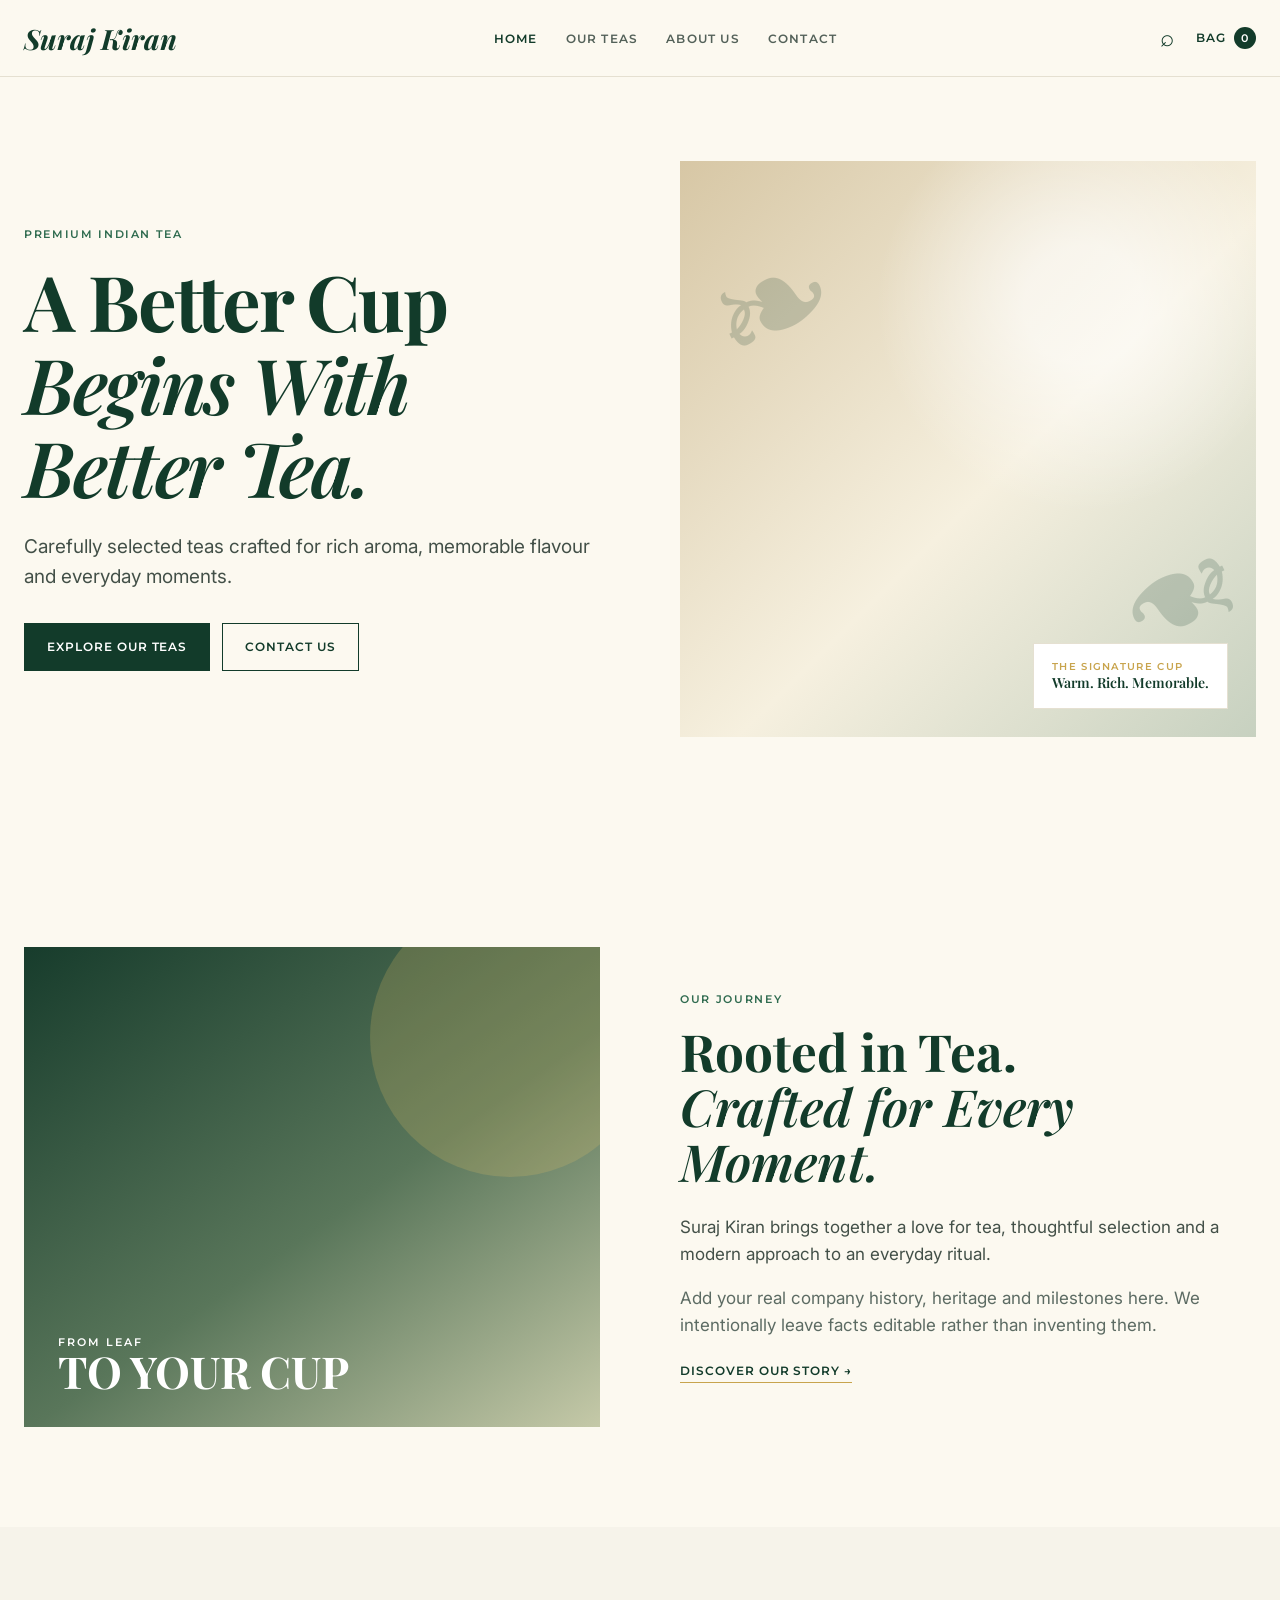
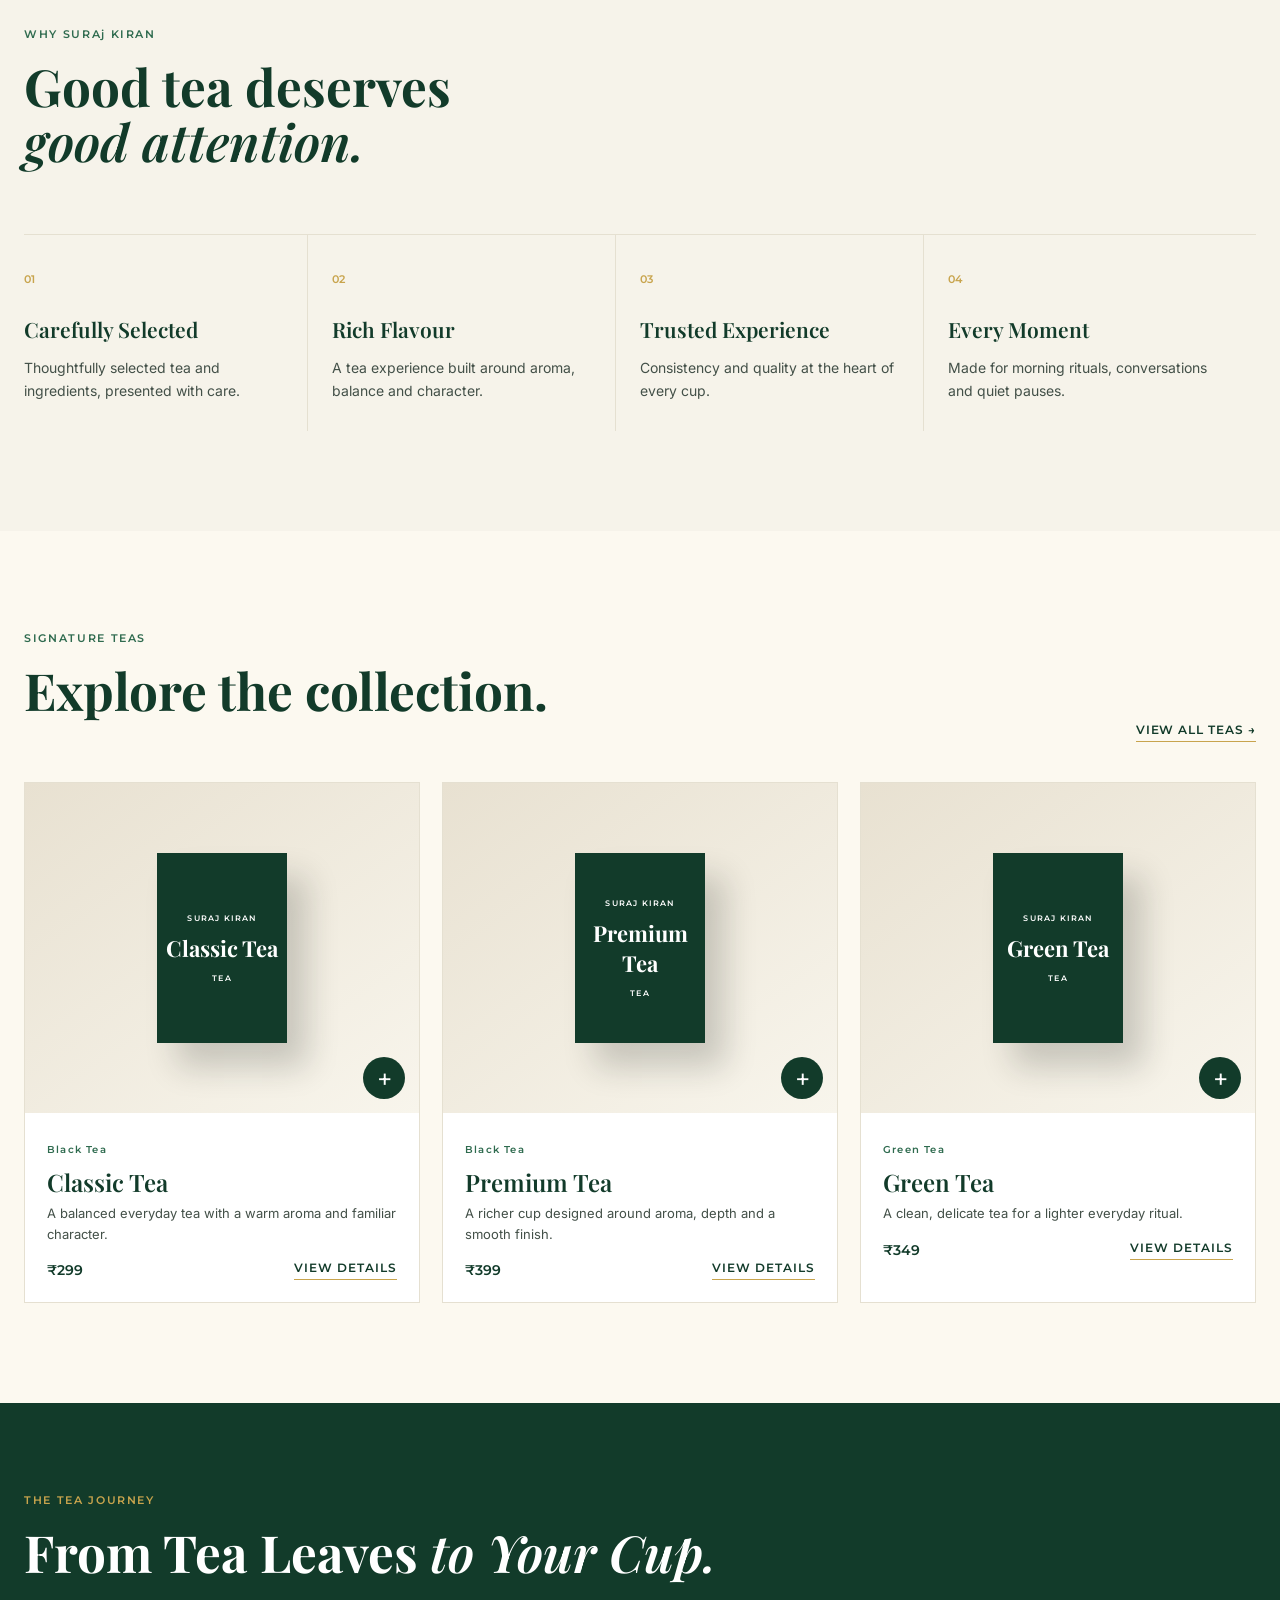
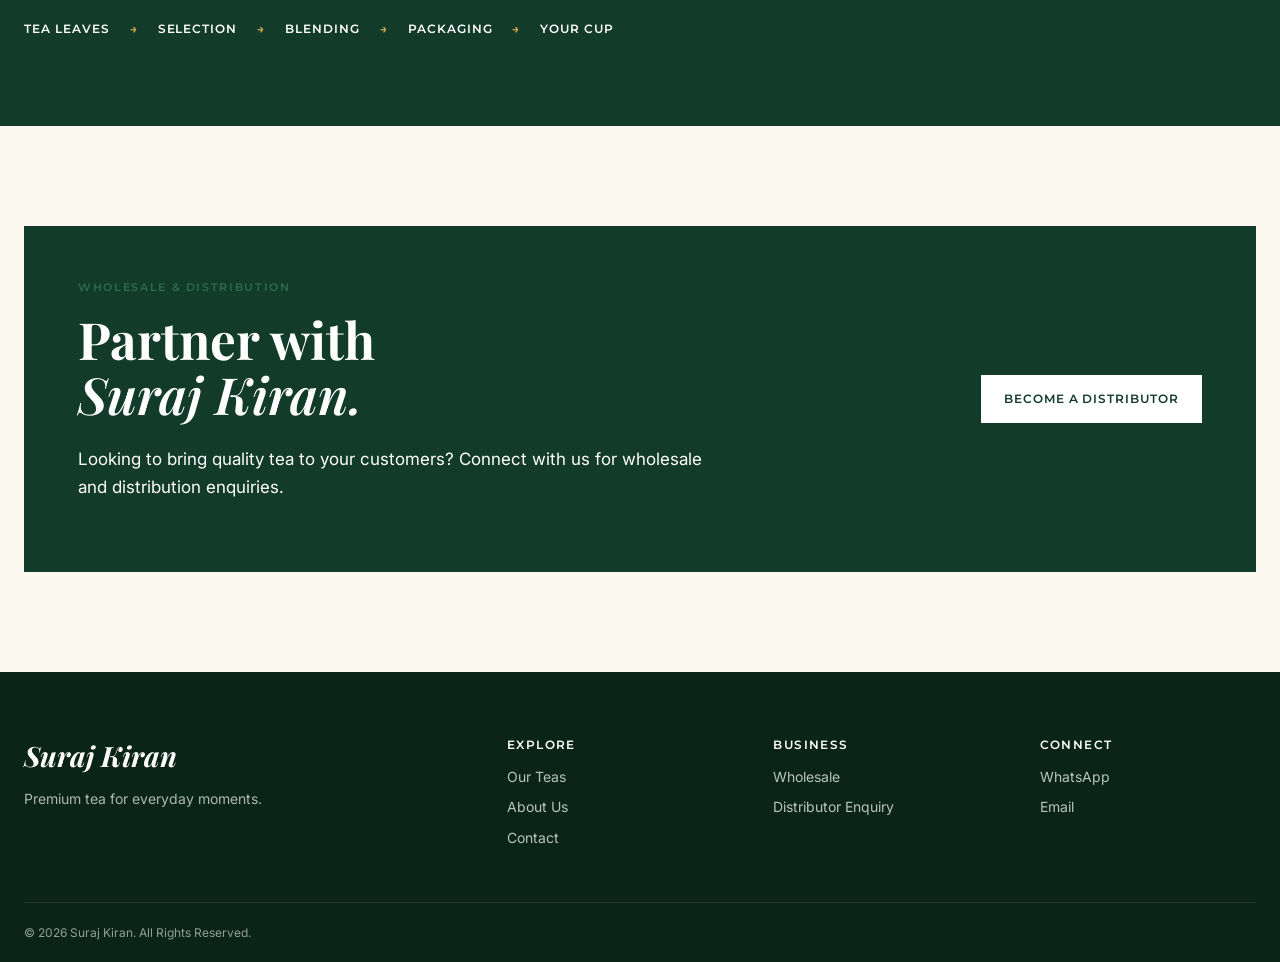
==== commit c1735034: "Update index.html" ====
--- a/index.html
+++ b/index.html
@@ -39,7 +39,7 @@
     </div>
     <div class="hero-art">
       <div class="leaf leaf-a">❧</div><div class="leaf leaf-b">❧</div>
-      <img class="hero-cup-image" src="cup with green background.PNG" alt="Suraj Kiran tea cup">
+      <img class="hero-cup-image" src="cup with green background.jpg" alt="Suraj Kiran tea cup">
       <div class="hero-card"><span>THE SIGNATURE CUP</span><strong>Warm. Rich. Memorable.</strong></div>
     </div>
   </div>
